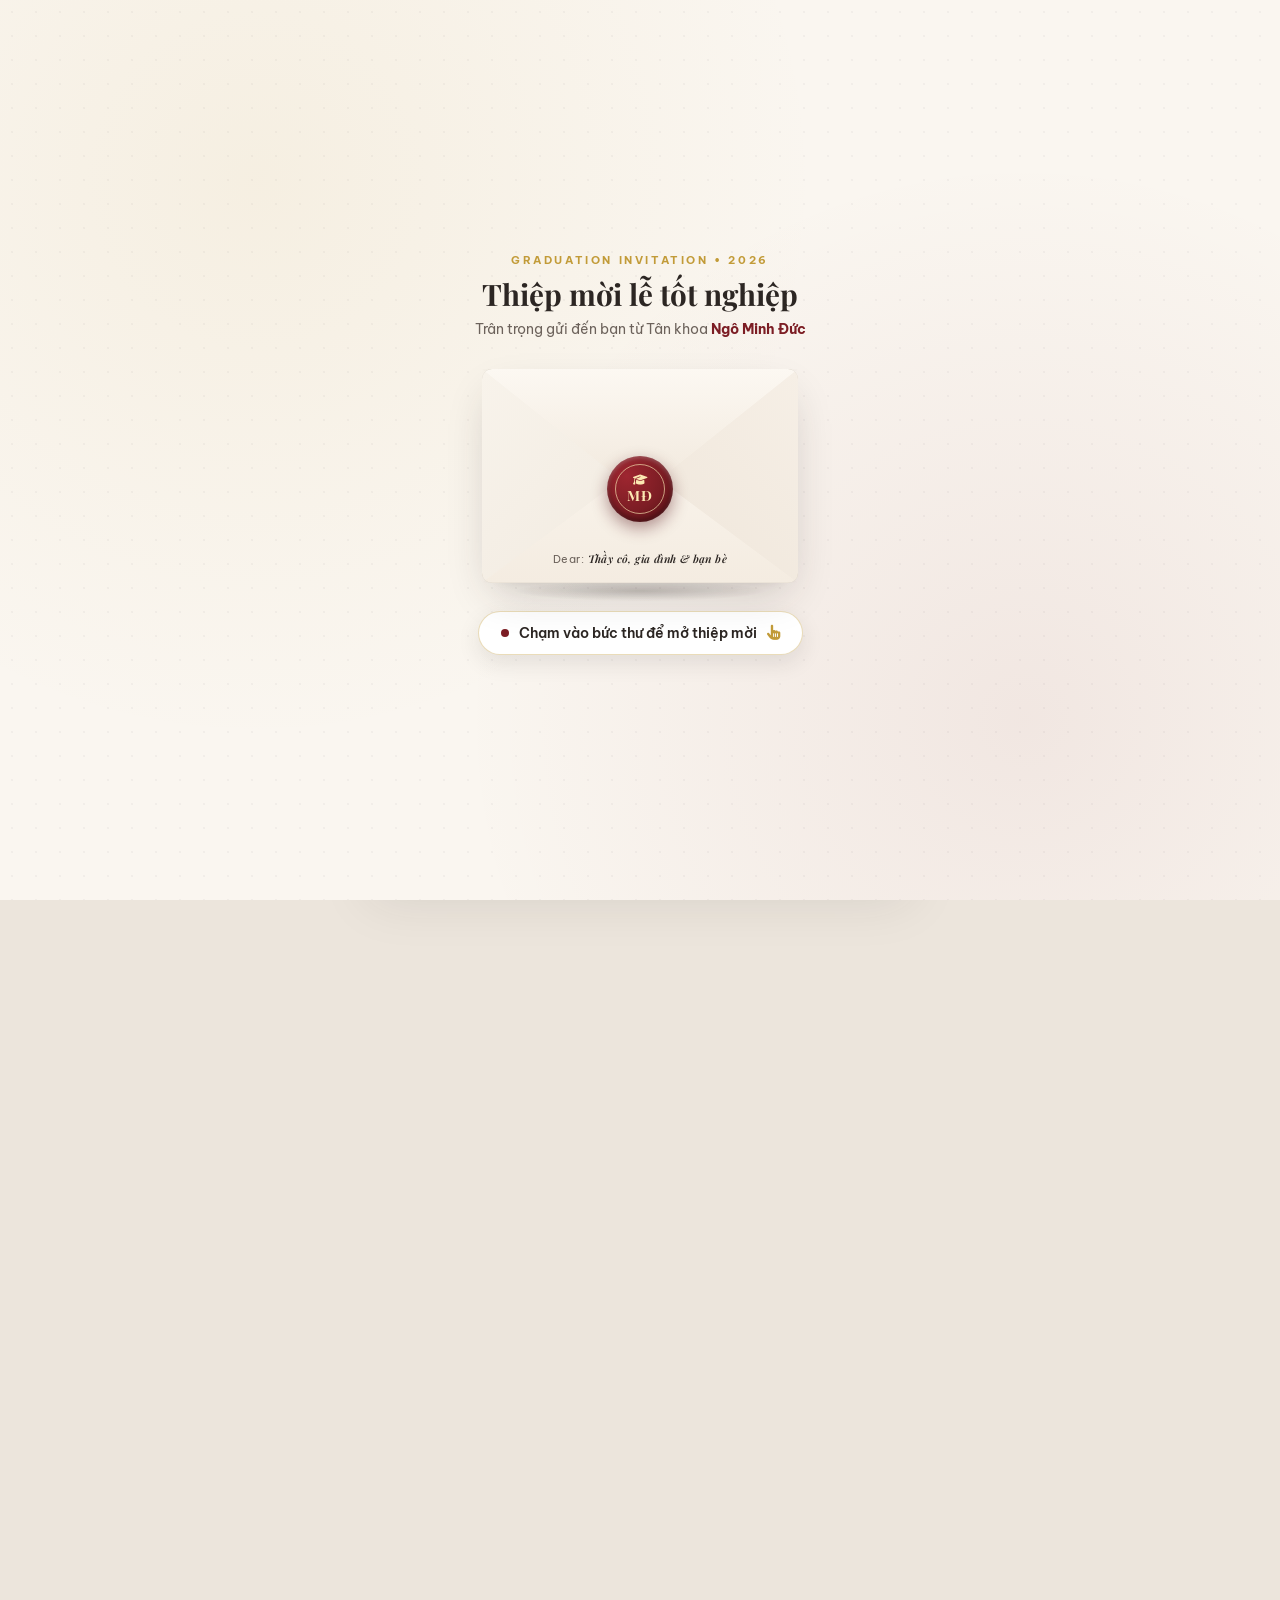
==== index.html @ 531d3eee "Cap nhat thumbnail buc thu phong bi sang trong cho link preview Zalo va Messenger" ====
<!DOCTYPE html>
<html lang="vi">
<head>
  <meta charset="UTF-8">
  <meta name="viewport" content="width=device-width, initial-scale=1.0, maximum-scale=5.0">
  <title>Thiệp mời lễ tốt nghiệp - Ngô Minh Đức</title>

  <!-- Meta SEO & Khung xem trước liên kết (OpenGraph cho Zalo, Messenger, Facebook, iMessage) -->
  <meta name="description" content="Bốn năm thanh xuân khép lại trong một khoảnh khắc chuyển tua. Trân trọng kính mời Thầy Cô, Gia đình & Bạn bè đến chung vui cùng Tân khoa Ngô Minh Đức tại Đại học HUTECH.">
  <meta name="author" content="Ngô Minh Đức">
  
  <!-- ================================================================================== -->
  <!-- CẤU HÌNH HIỂN THỊ KHUNG XEM TRƯỚC (LINK PREVIEW) TRÊN ZALO, MESSENGER, FACEBOOK:    -->
  <!-- Khi gửi link thiệp lên Zalo/Messenger, hệ thống sẽ tự động hiện khung đẹp như mẫu. -->
  <!-- ================================================================================== -->
  <link rel="canonical" href="https://ngominhduc0203.github.io/thiepmoi-totnghiep/">
  <meta property="og:type" content="website">
  <meta property="og:url" content="https://ngominhduc0203.github.io/thiepmoi-totnghiep/">
  <!-- Dòng 1: Tiêu đề in đậm -->
  <meta property="og:title" content="Graduation Ceremony Ngô Minh Đức | Thiệp mời lễ tốt nghiệp">
  <!-- Dòng 2: Nội dung mô tả ngắn gọn, ý nghĩa -->
  <meta property="og:description" content="Bốn năm thanh xuân khép lại trong một khoảnh khắc chuyển tua. Trân trọng kính mời bạn đến chung vui cùng Minh Đức!">
  <!-- Dòng 3: Tên hiển thị nguồn website -->
  <meta property="og:site_name" content="Thiệp mời lễ tốt nghiệp • Minh Đức K22">
  <!-- Ảnh banner đại diện bức thư tỉ lệ chuẩn 1200x630 hiển thị rộng ngang cân đối (không bị hẹp 1 bên) -->
  <meta property="og:image" content="https://ngominhduc0203.github.io/thiepmoi-totnghiep/images/buc-thu-banner.jpg?v=2026112605">
  <meta property="og:image:secure_url" content="https://ngominhduc0203.github.io/thiepmoi-totnghiep/images/buc-thu-banner.jpg?v=2026112605">
  <meta property="og:image:type" content="image/jpeg">
  <meta property="og:image:width" content="1200">
  <meta property="og:image:height" content="630">
  <meta property="og:image:alt" content="Bức thư mời lễ tốt nghiệp - Tân khoa Ngô Minh Đức">

  <!-- Thẻ hỗ trợ Twitter / Telegram / iMessage -->
  <meta name="twitter:card" content="summary_large_image">
  <meta name="twitter:url" content="https://ngominhduc0203.github.io/thiepmoi-totnghiep/">
  <meta name="twitter:title" content="Graduation Ceremony Ngô Minh Đức | Thiệp mời lễ tốt nghiệp">
  <meta name="twitter:description" content="Bốn năm thanh xuân khép lại trong một khoảnh khắc chuyển tua. Trân trọng kính mời bạn đến chung vui cùng Minh Đức!">
  <meta name="twitter:image" content="https://ngominhduc0203.github.io/thiepmoi-totnghiep/images/buc-thu-banner.jpg?v=2026112605">

  <!-- Favicon -->
  <link rel="icon" href="data:image/svg+xml,<svg xmlns=%22http://www.w3.org/2000/svg%22 viewBox=%220 0 100 100%22><text y=%22.9em%22 font-size=%2290%22>🎓</text></svg>">

  <!-- Google Fonts: Be Vietnam Pro + Playfair Display + Cormorant Garamond + Caveat -->
  <link rel="preconnect" href="https://fonts.googleapis.com">
  <link rel="preconnect" href="https://fonts.gstatic.com" crossorigin>
  <link href="https://fonts.googleapis.com/css2?family=Be+Vietnam+Pro:ital,wght@0,300;0,400;0,500;0,600;0,700;1,400&family=Caveat:wght@500;600;700&family=Cormorant+Garamond:ital,wght@0,400;0,600;0,700;1,400;1,600&family=Playfair+Display:ital,wght@0,400;0,600;0,700;1,400&display=swap" rel="stylesheet">

  <!-- Font Awesome 6 Icons -->
  <link rel="stylesheet" href="https://cdnjs.cloudflare.com/ajax/libs/font-awesome/6.5.1/css/all.min.css">

  <!-- Custom Stylesheet (v=2026112604 để tránh cache CSS cũ) -->
  <link rel="stylesheet" href="css/style.css?v=2026112604">
</head>
<body class="envelope-locked">

  <!-- Thẻ Nhạc Nền Phát Khi Mở Thiệp Mời -->
  <audio id="bgAudio" src="./audio/nhac-nen.mp3" preload="auto" loop playsinline></audio>

  <!-- Nút Điều Khiển Bật / Tắt Nhạc Nền (Floating Music Button) -->
  <button type="button" id="audioControl" class="audio-control-btn" aria-label="Bật/Tắt nhạc nền" title="Bật / Tắt nhạc nền">
    <div class="music-disc-body">
      <span class="music-disc-icon">
        <i class="fa-solid fa-music"></i>
      </span>
    </div>
    <span class="music-wave-note note-1">♪</span>
    <span class="music-wave-note note-2">♫</span>
  </button>

  <!-- ======================================================== -->
  <!-- MÀN HÌNH PHONG BÌ BỨC THƯ CHỜ MỞ THIỆP (ENVELOPE INTRO)  -->
  <!-- Khách bấm vào phong bì sẽ mở nắp & hiện ra thiệp mời     -->
  <!-- ======================================================== -->
  <div id="envelopeOverlay" class="envelope-overlay" role="dialog" aria-modal="true" aria-label="Bấm để mở thiệp mời tốt nghiệp">
    <div class="envelope-stage">
      
      <!-- Tiêu đề nhỏ phía trên bức thư -->
      <div class="envelope-top-caption">
        <span class="envelope-kicker">GRADUATION INVITATION • 2026</span>
        <h2 class="envelope-heading">Thiệp mời lễ tốt nghiệp</h2>
        <p class="envelope-subheading">Trân trọng gửi đến bạn từ Tân khoa <strong>Ngô Minh Đức</strong></p>
      </div>

      <!-- Khối Bức Thư 3D (Interactive Envelope) -->
      <div id="envelopeCard" class="envelope-wrapper" tabindex="0" role="button" aria-label="Bấm vào bức thư để mở thiệp mời">
        <div class="envelope-shadow"></div>

        <div class="envelope-body">
          <!-- Mặt trong nền phong bì -->
          <div class="envelope-back"></div>

          <!-- Tấm thiệp bên trong nhú nhẹ lên khi mở nắp -->
          <div class="envelope-inner-card">
            <div class="inner-card-border">
              <img src="./images/logo-hutech.png" alt="Logo HUTECH" class="inner-card-logo">
              <span class="inner-card-tag">HUTECH UNIVERSITY • K22</span>
              <p class="inner-card-cursive">Minh Đức's</p>
              <p class="inner-card-title">GRADUATION</p>
              <p class="inner-card-date">19 . 12 . 2026</p>
            </div>
          </div>

          <!-- Nếp gấp 2 bên và mặt trước dưới phong bì -->
          <div class="envelope-pocket-left"></div>
          <div class="envelope-pocket-right"></div>
          <div class="envelope-pocket-bottom">
            <span class="envelope-pocket-to">Dear: <em>Thầy cô, gia đình &amp; bạn bè</em></span>
          </div>

          <!-- Nắp phong bì (Lật mở 3D lên trên) -->
          <div class="envelope-flap"></div>

          <!-- Con dấu sáp đỏ đô ở chính giữa (Wax Seal) -->
          <div class="wax-seal-btn" aria-hidden="true">
            <div class="wax-seal-ring">
              <span class="wax-seal-icon"><i class="fa-solid fa-graduation-cap"></i></span>
              <span class="wax-seal-text">MĐ</span>
            </div>
          </div>
        </div>
      </div>

      <!-- Hướng dẫn bấm mở -->
      <button type="button" id="openEnvelopeBtn" class="envelope-open-prompt">
        <span class="prompt-pulse-dot"></span>
        <span>Chạm vào bức thư để mở thiệp mời</span>
        <i class="fa-solid fa-hand-pointer prompt-hand-icon"></i>
      </button>

    </div>
  </div>

  <!-- Mobile Wrapper Container -->
  <div class="invitation-container">

    <!-- ======================================================== -->
    <!-- PHẦN 1: THIỆP MỜI CHÍNH VỚI BĂNG RÔN PHỦ XUỐNG (HERO)   -->
    <!-- Thiết kế theo mẫu tham khảo: Băng rôn thả dọc bên phải   -->
    <!-- ======================================================== -->
    <header class="formal-card-section" id="hero">
      
      <!-- KHUNG VIỀN HOA VĂN GÓC VÀNG KIM CỔ ĐIỂN (THEO ẢNH MẪU) -->
      <div class="card-ornate-frame" aria-hidden="true">
        <svg width="0" height="0" style="position:absolute;overflow:hidden;">
          <defs>
            <symbol id="gold-corner-flourish" viewBox="0 0 80 80">
              <path d="M5 62 C5 44 4 20 6 7 C20 5 44 5 62 5" stroke="#CFA355" stroke-width="1.6" stroke-linecap="round" fill="none"/>
              <path d="M11 50 L11 11 L50 11" stroke="#CFA355" stroke-width="0.9" stroke-opacity="0.65" fill="none"/>
              <path d="M11 11 C18 13 24 19 26 26 C19 24 13 18 11 11 Z" fill="#CFA355" fill-opacity="0.82"/>
              <path d="M6 25 C12 24 16 29 14 35 C12 39 7 38 9 32" stroke="#CFA355" stroke-width="1.35" stroke-linecap="round" fill="none"/>
              <path d="M6 42 C11 44 13 49 9 53" stroke="#CFA355" stroke-width="1.2" stroke-linecap="round" fill="none"/>
              <circle cx="9.5" cy="59" r="1.6" fill="#CFA355"/>
              <path d="M25 6 C24 12 29 16 35 14 C39 12 38 7 32 9" stroke="#CFA355" stroke-width="1.35" stroke-linecap="round" fill="none"/>
              <path d="M42 6 C44 11 49 13 53 9" stroke="#CFA355" stroke-width="1.2" stroke-linecap="round" fill="none"/>
              <circle cx="59" cy="9.5" r="1.6" fill="#CFA355"/>
              <path d="M21 15 C27 15 31 18 31 23" stroke="#CFA355" stroke-width="1" stroke-linecap="round" fill="none"/>
              <path d="M15 21 C15 27 18 31 23 31" stroke="#CFA355" stroke-width="1" stroke-linecap="round" fill="none"/>
            </symbol>
            <symbol id="gold-sparkle-star" viewBox="0 0 60 60">
              <line x1="30" y1="2" x2="30" y2="58" stroke="#D9B166" stroke-width="0.8" stroke-opacity="0.45"/>
              <line x1="2" y1="30" x2="58" y2="30" stroke="#D9B166" stroke-width="0.8" stroke-opacity="0.45"/>
              <path d="M30 20 Q31.5 28.5 40 30 Q31.5 31.5 30 40 Q28.5 31.5 20 30 Q28.5 28.5 30 20 Z" fill="#D9B166" fill-opacity="0.72"/>
            </symbol>
          </defs>
        </svg>

        <div class="frame-border-inner"></div>
        <svg class="corner-flourish corner-tl" viewBox="0 0 80 80"><use href="#gold-corner-flourish"/></svg>
        <svg class="corner-flourish corner-tr" viewBox="0 0 80 80"><use href="#gold-corner-flourish"/></svg>
        <svg class="corner-flourish corner-bl" viewBox="0 0 80 80"><use href="#gold-corner-flourish"/></svg>
        <svg class="corner-flourish corner-br" viewBox="0 0 80 80"><use href="#gold-corner-flourish"/></svg>
        <svg class="frame-sparkle sparkle-left" viewBox="0 0 60 60"><use href="#gold-sparkle-star"/></svg>
        <svg class="frame-sparkle sparkle-bottom" viewBox="0 0 60 60"><use href="#gold-sparkle-star"/></svg>
      </div>

      <!-- DẢI BĂNG RÔN PHỦ DỌC XUỐNG BÊN PHẢI (NHƯ ẢNH MẪU) -->
      <aside class="hanging-sash reveal" aria-label="Dải băng tốt nghiệp K22 - Ngô Minh Đức">
        <div class="hanging-sash-ribbon">
          <!-- Biểu tượng ngôi sao ✦ -->
          <div class="sash-top-star">✦</div>
          
          <!-- Huy hiệu HUTECH trên dải băng -->
          <div class="sash-seal">
            <i class="fa-solid fa-graduation-cap"></i>
          </div>
          <span class="sash-school-label">HUTECH</span>

          <!-- Chữ dọc: TÊN TÂN KHOA NGÔ MINH ĐỨC -->
          <div class="sash-vertical-names-wrap">
            <span class="sash-name-vertical">NGÔ MINH ĐỨC</span>
          </div>

          <!-- Chữ dọc nhỏ: Ngành học -->
          <div class="sash-degree-wrap">
            <span class="sash-degree-vertical">Bachelor's Degree in IT • K22</span>
          </div>

          <!-- Nơ/Họa tiết ở đuôi chữ V -->
          <div class="sash-bottom-bow">
            <i class="fa-solid fa-ribbon"></i>
          </div>
        </div>
      </aside>

      <!-- NỘI DUNG TẤM THIỆP PHÍA BÊN TRÁI -->
      <div class="formal-card-content">
        <!-- Logo & Tên Trường -->
        <div class="school-header reveal">
          <!-- Logo HUTECH chính thức do bạn cung cấp -->
          <img src="./images/logo-hutech.png" alt="Logo Đại học HUTECH" class="school-logo-img">
          <div class="school-title-text">
            <h2 class="school-vn">TRƯỜNG ĐẠI HỌC CÔNG NGHỆ TP.HCM</h2>
            <p class="school-en">HUTECH UNIVERSITY</p>
          </div>
        </div>

        <!-- Lời gửi trân trọng -->
        <div class="card-salutation reveal reveal-delay-1">
          <span class="dear-label">Dear</span>
          <span class="recipients-name">Thầy cô, gia đình, bạn bè</span>
          <div class="dashed-line"></div>
        </div>

        <p class="invite-subtext reveal reveal-delay-1">Thân mời bạn đến dự</p>

        <!-- Tiêu đề Lễ tốt nghiệp (Graduation Ceremony) -->
        <div class="ceremony-headline reveal reveal-delay-2">
          <span class="cursive-name">Minh Đức's</span>
          <h1 class="bold-ceremony-title">GRADUATION</h1>
          <p class="ceremony-year">Ceremony 2026</p>
        </div>

        <!-- Khung thời gian & địa điểm (Theo đúng bố cục ảnh mẫu) -->
        <div class="ceremony-details-box">
          <div class="detail-block reveal reveal-delay-3">
            <span class="block-tag">VÀO LÚC</span>
            <p class="block-main time-range">08:30 SÁNG</p>
            <p class="block-sub day-name">THỨ BẢY</p>
            <p class="block-date">19.12.2026</p>
          </div>

          <div class="detail-block reveal reveal-delay-4">
            <span class="block-tag">TẠI</span>
            <p class="block-main venue-name">KHU E — ĐẠI HỌC HUTECH</p>
            <p class="block-address">10/80c Song Hành Xa Lộ Hà Nội, Tăng Nhơn Phú, TP. Hồ Chí Minh</p>
          </div>
        </div>

        <!-- Lời nhắn chân thành -->
        <p class="invitation-card-note reveal reveal-delay-5">
          "Sự hiện diện và những lời chúc tốt đẹp của bạn sẽ làm cho ngày này trở nên đáng nhớ hơn bao giờ hết!"
        </p>
      </div>
    </header>


    <!-- ======================================================== -->
    <!-- PHẦN 2: ẢNH CHÂN DUNG TỐT NGHIỆP THEO KHUNG MẪU POLAROID -->
    <!-- ======================================================== -->
    <section class="portrait-showcase-section" id="portrait-section">
      
      <!-- Khung ảnh Polaroid cao cấp theo mẫu tham khảo -->
      <div class="polaroid-vintage-container reveal">
        <!-- Băng dính Washi Tape góc trên bên phải -->
        <div class="washi-tape-strip tape-top-right"></div>
        <!-- Băng dính Washi Tape góc dưới bên trái -->
        <div class="washi-tape-strip tape-bottom-left"></div>

        <!-- Trái tim vẽ tay góc dưới bên trái -->
        <div class="doodle-heart-left">
          <svg viewBox="0 0 24 24" width="24" height="24" fill="none" stroke="#2C2623" stroke-width="1.8" stroke-linecap="round" stroke-linejoin="round">
            <path d="M20.84 4.61a5.5 5.5 0 0 0-7.78 0L12 5.67l-1.06-1.06a5.5 5.5 0 0 0-7.78 7.78l1.06 1.06L12 21.23l7.78-7.78 1.06-1.06a5.5 5.5 0 0 0 0-7.78z"></path>
          </svg>
        </div>

        <div class="polaroid-card-vintage">
          <!-- Dòng chữ dọc bên lề trái -->
          <div class="polaroid-left-sidebar">
            <span class="polaroid-vertical-caption">YOU'RE INVITED TO CELEBRATE A MILESTONE WORTH REMEMBERING.</span>
          </div>

          <!-- Khung ảnh chân dung chính -->
          <div class="polaroid-photo-inner">
            <img src="./images/chan-dung.jpg" alt="Chân dung Tân khoa Ngô Minh Đức" class="polaroid-vintage-img" loading="eager">
          </div>

          <!-- Chữ viết tay & Con dấu bưu điện ở lề dưới -->
          <div class="polaroid-bottom-bar">
            <div class="handwritten-wishes">
              <span class="handwritten-line-1">new chapter,</span>
              <span class="handwritten-line-2">new adventures <span class="caption-heart">♡</span></span>
              <span class="handwritten-sub">Tân khoa Ngô Minh Đức • K22 HUTECH</span>
            </div>

            <!-- Con dấu bưu điện tròn (The Next Chapter Awaits • 2026) -->
            <div class="graduation-postal-stamp" aria-label="Con dấu tốt nghiệp 2026">
              <svg viewBox="0 0 100 100" class="postal-stamp-svg">
                <!-- Vòng tròn ngoài nét đứt và vòng trong nét liền -->
                <circle cx="50" cy="50" r="47" fill="none" stroke="#2C2623" stroke-width="1.5" stroke-dasharray="3 2"/>
                <circle cx="50" cy="50" r="41.5" fill="none" stroke="#2C2623" stroke-width="1.1"/>
                
                <!-- Chữ uốn cong: THE NEXT CHAPTER -->
                <path id="stampTextTop" d="M 16,50 A 34,34 0 1,1 84,50" fill="none"/>
                <text font-size="7.5" font-family="'Be Vietnam Pro', sans-serif" font-weight="700" letter-spacing="1.4" fill="#2C2623">
                  <textPath href="#stampTextTop" startOffset="50%" text-anchor="middle">
                    THE NEXT CHAPTER
                  </textPath>
                </text>

                <!-- Chữ uốn cong: AWAITS -->
                <path id="stampTextBottom" d="M 84,50 A 34,34 0 0,1 16,50" fill="none"/>
                <text font-size="7.8" font-family="'Be Vietnam Pro', sans-serif" font-weight="700" letter-spacing="2" fill="#2C2623">
                  <textPath href="#stampTextBottom" startOffset="50%" text-anchor="middle">
                    AWAITS
                  </textPath>
                </text>

                <!-- Hai vạch ngang & class of 2026 -->
                <line x1="24" y1="40" x2="76" y2="40" stroke="#2C2623" stroke-width="0.9"/>
                <text x="50" y="37" text-anchor="middle" font-size="6.5" font-family="'Playfair Display', serif" font-style="italic" fill="#2C2623">class of</text>
                <text x="50" y="58" text-anchor="middle" font-size="17" font-family="'Playfair Display', serif" font-weight="700" letter-spacing="1" fill="#2C2623">2026</text>
                <line x1="24" y1="63" x2="76" y2="63" stroke="#2C2623" stroke-width="0.9"/>
                
                <!-- Ngôi sao nhỏ hai bên -->
                <text x="20" y="53" font-size="6" fill="#2C2623">★</text>
                <text x="76" y="53" font-size="6" fill="#2C2623">★</text>
              </svg>
            </div>
          </div>
        </div>
      </div>

      <!-- Lời ngỏ chân thành -->
      <div class="invitation-letter reveal">
        <div class="letter-stamp reveal">
          <i class="fa-solid fa-envelope-open-text"></i>
        </div>
        <p class="section-badge reveal reveal-delay-1">THƯ MỜI</p>
        <h3 class="section-title reveal reveal-delay-1">Lời ngỏ chân thành</h3>
        <div class="divider-ornament reveal reveal-delay-2">
          <span></span><i class="fa-solid fa-feather-pointed"></i><span></span>
        </div>
        <div class="letter-content">
          <p class="reveal">
            Lời đầu tiên, con/mình xin gửi lời tri ân sâu sắc nhất đến Ba Mẹ, gia đình, quý Thầy Cô cùng những người bạn tuyệt vời đã luôn đồng hành, chở che và tiếp thêm động lực cho con/mình trong suốt 4 năm đại học.
          </p>
          <p class="reveal reveal-delay-1">
            Ngày lễ tốt nghiệp này là một dấu mốc vô cùng ý nghĩa — khép lại những năm tháng thanh xuân nỗ lực trên giảng đường để mở ra một chương mới của tương lai.
          </p>
          <p class="highlight-invitation reveal reveal-delay-2">
            Sự hiện diện, nụ cười và lời chúc mừng của mọi người chính là món quà quý giá và niềm hạnh phúc to lớn nhất đối với Đức trong ngày trọng đại này!
          </p>
        </div>
      </div>

      <!-- ============================================== -->
      <!-- KHUÔN HÌNH THỜI GIAN & LỊCH KỶ NIỆM (CALENDAR) -->
      <!-- Có đường kẻ đứt khúc kiểu cuống vé trên & dưới -->
      <!-- ============================================== -->
      <div class="ceremony-calendar-widget reveal">
        
        <!-- Đường kẻ đứt khúc & rãnh khuyết hai bên ở phía trên -->
        <div class="ticket-perforation ticket-perforation-top" aria-hidden="true">
          <span class="ticket-notch notch-left"></span>
          <span class="ticket-dashed-line"></span>
          <span class="ticket-notch notch-right"></span>
        </div>

        <div class="calendar-ticket-body">
          <!-- Thanh Time to Fly phía trên -->
          <div class="calendar-flight-banner reveal">
            <div class="flight-banner-left">
              <span class="flight-icon"><i class="fa-solid fa-plane-departure"></i></span>
              <div class="flight-banner-divider"></div>
              <div class="flight-banner-text">
                <span class="flight-title">TIME TO FLY</span>
                <span class="flight-subtitle">TOWARDS MY FUTURE</span>
              </div>
            </div>
            <div class="flight-banner-right">
              <span class="flight-symbol heart-symbol"><i class="fa-regular fa-heart"></i></span>
              <span class="flight-symbol star-symbol"><i class="fa-regular fa-star"></i></span>
            </div>
          </div>

          <!-- Cột hiển thị Ngày & Giờ với biểu tượng tròn -->
          <div class="event-time-showcase">
            <!-- Cột Ngày -->
            <div class="time-showcase-col reveal reveal-delay-1">
              <div class="time-col-icon-circle">
                <i class="fa-regular fa-calendar-check"></i>
              </div>
              <span class="time-col-tag">NGÀY</span>
              <p class="time-col-day">Thứ Bảy</p>
              <p class="time-col-date">19.12.2026</p>
            </div>

            <!-- Cột Giờ -->
            <div class="time-showcase-col reveal reveal-delay-2">
              <div class="time-col-icon-circle">
                <i class="fa-regular fa-clock"></i>
              </div>
              <span class="time-col-tag">GIỜ</span>
              <p class="time-col-day">Buổi Sáng</p>
              <p class="time-col-date">08:30</p>
            </div>
          </div>

          <!-- Tờ Lịch Tháng 12 / 2026 -->
          <div class="month-calendar-sheet reveal reveal-delay-2">
            <div class="month-sheet-header">
              <h4 class="month-title">Tháng 12 / 2026</h4>
            </div>
            <div class="month-sheet-divider"></div>

            <!-- Hàng Thứ (T2 đến CN) -->
            <div class="calendar-grid-weekdays">
              <span>T2</span>
              <span>T3</span>
              <span>T4</span>
              <span>T5</span>
              <span>T6</span>
              <span>T7</span>
              <span>CN</span>
            </div>

            <!-- Lưới các ngày trong tháng 12/2026 (Ngày 1 là Thứ Ba) -->
            <div class="calendar-grid-days">
              <!-- Tuần 1: Ngày 1 rơi vào Thứ Ba -->
              <span class="cal-day cal-empty"></span>
              <span class="cal-day">1</span>
              <span class="cal-day">2</span>
              <span class="cal-day">3</span>
              <span class="cal-day">4</span>
              <span class="cal-day">5</span>
              <span class="cal-day">6</span>

              <!-- Tuần 2 -->
              <span class="cal-day">7</span>
              <span class="cal-day">8</span>
              <span class="cal-day">9</span>
              <span class="cal-day">10</span>
              <span class="cal-day">11</span>
              <span class="cal-day">12</span>
              <span class="cal-day">13</span>

              <!-- Tuần 3: Ngày 19 Thứ Bảy có Trái Tim đánh dấu -->
              <span class="cal-day">14</span>
              <span class="cal-day">15</span>
              <span class="cal-day">16</span>
              <span class="cal-day">17</span>
              <span class="cal-day">18</span>
              <span class="cal-day cal-special-day" title="Ngày Lễ Tốt Nghiệp 19/12/2026">
                <span class="cal-heart-badge">
                  <svg viewBox="0 0 32 32" class="cal-heart-svg">
                    <path d="M16 28.5 C16 28.5 2.5 19.5 2.5 10.5 A 7 7 0 0 1 16 7 A 7 7 0 0 1 29.5 10.5 C 29.5 19.5 16 28.5 16 28.5 Z"/>
                  </svg>
                  <span class="cal-heart-text">19</span>
                </span>
              </span>
              <span class="cal-day">20</span>

              <!-- Tuần 4 -->
              <span class="cal-day">21</span>
              <span class="cal-day">22</span>
              <span class="cal-day">23</span>
              <span class="cal-day">24</span>
              <span class="cal-day">25</span>
              <span class="cal-day">26</span>
              <span class="cal-day">27</span>

              <!-- Tuần 5 -->
              <span class="cal-day">28</span>
              <span class="cal-day">29</span>
              <span class="cal-day">30</span>
              <span class="cal-day">31</span>
              <span class="cal-day cal-empty"></span>
              <span class="cal-day cal-empty"></span>
              <span class="cal-day cal-empty"></span>
            </div>
          </div>
        </div>

        <!-- Đường kẻ đứt khúc & rãnh khuyết hai bên ở phía dưới -->
        <div class="ticket-perforation ticket-perforation-bottom" aria-hidden="true">
          <span class="ticket-notch notch-left"></span>
          <span class="ticket-dashed-line"></span>
          <span class="ticket-notch notch-right"></span>
        </div>

      </div>
    </section>

    <!-- ============================================== -->
    <!-- PHẦN 3: SỔ LƯU BÚT (GUESTBOOK)                -->
    <!-- ============================================== -->
    <section class="guestbook-section" id="guestbook">
      <div class="guestbook-header reveal">
        <p class="section-badge">GUESTBOOK</p>
        <h3 class="section-title">Sổ lưu bút</h3>
        <div class="divider-ornament">
          <span></span><i class="fa-solid fa-pen-nib"></i><span></span>
        </div>
        <p class="guestbook-desc">
          Hãy để lại những dòng nhắn nhủ, lời chúc yêu thương để tiếp thêm năng lượng cho hành trình mới của Minh Đức nhé!
        </p>
      </div>

      <!-- Thẻ Form gửi lời chúc -->
      <div class="guestbook-card reveal">
        <form id="wishForm" class="wish-form">
          <!-- Ô nhập tên -->
          <div class="form-group reveal">
            <label for="senderName" class="form-label">
              <i class="fa-regular fa-user"></i> Tên của bạn <span class="required">*</span>
            </label>
            <input 
              type="text" 
              id="senderName" 
              name="name" 
              class="form-input" 
              placeholder="Ví dụ: Hoàng Long, Bạn cùng bàn, Chị Mai..." 
              required 
              maxlength="100"
              autocomplete="name"
            >
          </div>

          <!-- Ô nhập lời chúc -->
          <div class="form-group reveal reveal-delay-1">
            <div class="label-with-action">
              <label for="wishMessage" class="form-label">
                <i class="fa-regular fa-comment-dots"></i> Lời chúc của bạn <span class="required">*</span>
              </label>
              <!-- Nút gợi ý lời chúc nhanh (icon bóng đèn) -->
              <button type="button" id="quickWishBtn" class="btn-quick-suggestion" title="Xem gợi ý lời chúc hay">
                <i class="fa-regular fa-lightbulb"></i>
                <span>Gợi ý lời chúc</span>
              </button>
            </div>

            <div class="textarea-wrapper">
              <textarea 
                id="wishMessage" 
                name="message" 
                class="form-textarea" 
                placeholder="Gửi gắm những lời chúc ý nghĩa, lời động viên hoặc kỷ niệm của bạn tới Đức tại đây..." 
                required 
                maxlength="500"
                rows="4"
              ></textarea>
              <!-- Bộ đếm ký tự 0/500 -->
              <div class="char-counter">
                <span id="charCount">0</span>/500
              </div>
            </div>
          </div>

          <!-- Nút Gửi lời chúc -->
          <button type="submit" id="submitWishBtn" class="btn btn-submit reveal reveal-delay-2">
            <i class="fa-solid fa-paper-plane"></i>
            <span class="btn-text">Gửi lời chúc</span>
          </button>
        </form>

        <!-- Thông báo trạng thái gửi -->
        <div id="formAlert" class="form-alert" style="display: none;"></div>
      </div>

      <!-- Modal Gợi ý lời chúc nhanh -->
      <div id="quickWishModal" class="quick-wish-modal">
        <div class="modal-backdrop" id="modalBackdrop"></div>
        <div class="modal-dialog">
          <div class="modal-header">
            <h4><i class="fa-solid fa-lightbulb"></i> Gợi ý lời chúc tốt nghiệp</h4>
            <button type="button" class="btn-close-modal" id="closeModalBtn" aria-label="Đóng">&times;</button>
          </div>
          <div class="modal-body">
            <p class="modal-intro">Bấm vào lời chúc bên dưới để chèn nhanh vào ô nhập:</p>
            <div class="suggestions-list">
              <button type="button" class="suggestion-item">
                🎓 Chúc mừng Minh Đức đã xuất sắc cán đích 4 năm đại học! Chúc bạn sự nghiệp thăng hoa, tự tin chinh phục mọi ước mơ phía trước!
              </button>
              <button type="button" class="suggestion-item">
                ✨ Mừng ngày tân khoa! Chúc bạn bước sang chặng đường mới luôn tràn đầy nhiệt huyết, gặt hái thật nhiều thành công và may mắn!
              </button>
              <button type="button" class="suggestion-item">
                🎉 Cột mốc tuyệt vời! Tự hào về Đức rất nhiều. Chúc người bạn của tui sớm thành công và luôn vững bước trên con đường đã chọn nhé!
              </button>
              <button type="button" class="suggestion-item">
                🚀 Chúc mừng tân kỹ sư/cử nhân tài năng! Chúc công việc thuận lợi, lương thưởng rủng rỉnh và luôn giữ mãi nụ cười rạng rỡ này!
              </button>
              <button type="button" class="suggestion-item">
                🍀 4 năm thanh xuân rực rỡ đã khép lại thật trọn vẹn. Chúc Đức chân cứng đá mềm, mở ra tương lai rạng ngời và hạnh phúc!
              </button>
              <button type="button" class="suggestion-item">
                ❤️ Chúc mừng tân khoa K22 HUTECH! Luôn tự tin vào chính mình và không ngừng tỏa sáng nhé!
              </button>
            </div>
          </div>
        </div>
      </div>
    </section>

    <!-- ============================================== -->
    <!-- PHẦN: BẢN ĐỒ GOOGLE MAPS DẪN ĐƯỜNG             -->
    <!-- ============================================== -->
    <section class="map-section" id="location-map">
      <div class="map-card reveal">
        <div class="map-card-header reveal">
          <div class="map-icon-badge">
            <i class="fa-solid fa-map-location-dot"></i>
          </div>
          <div class="map-header-text">
            <span class="map-badge-tag">BẢN ĐỒ ĐỊA ĐIỂM</span>
            <h3 class="map-card-title">Chỉ đường đến buổi lễ</h3>
          </div>
        </div>

        <div class="map-location-info reveal reveal-delay-1">
          <p class="map-venue-name">Đại học HUTECH Khu E</p>
          <p class="map-venue-address">
            <i class="fa-solid fa-location-dot"></i>
            10/80c Song Hành Xa Lộ Hà Nội, Tăng Nhơn Phú, Hồ Chí Minh, Việt Nam
          </p>
        </div>

        <!-- Khung nhúng Google Maps trực tiếp -->
        <div class="map-embed-wrapper reveal reveal-delay-1">
          <iframe 
            src="https://maps.google.com/maps?q=%C4%90%E1%BA%A1i+H%E1%BB%8Dc+Hutech+Khu+E,+10/80c+Song+H%C3%A0nh+Xa+L%E1%BB%99+H%C3%A0+N%E1%BB%99i,+T%C4%83ng+Nh%C6%A1n+Ph%C3%BA,+H%E1%BB%93+Ch%C3%AD+Minh&t=&z=16&ie=UTF8&iwloc=&output=embed" 
            width="100%" 
            height="260" 
            style="border:0;" 
            allowfullscreen="" 
            loading="lazy" 
            referrerpolicy="no-referrer-when-downgrade"
            title="Bản đồ vị trí Đại học HUTECH Khu E">
          </iframe>
        </div>

        <!-- Nút mở chỉ đường trên ứng dụng Google Maps -->
        <div class="map-actions reveal reveal-delay-2">
          <a href="https://www.google.com/maps/dir/?api=1&destination=%C4%90%E1%BA%A1i+H%E1%BB%8Dc+Hutech+Khu+E,+10/80c+Song+H%C3%A0nh+Xa+L%E1%BB%99+H%C3%A0+N%E1%BB%99i,+T%C4%83ng+Nh%C6%A1n+Ph%C3%BA,+H%E1%BB%93+Ch%C3%AD+Minh" target="_blank" rel="noopener noreferrer" class="btn btn-primary btn-open-map">
            <i class="fa-solid fa-diamond-turn-right"></i>
            <span>Chỉ đường Google Maps</span>
          </a>
        </div>
      </div>
    </section>


    <!-- ============================================== -->
    <!-- PHẦN 4: CHÂN TRANG (FOOTER)                   -->
    <!-- ============================================== -->
    <footer class="footer-section" id="footer">
      <div class="footer-card reveal">
        <!-- Trích dẫn từ dải băng -->
        <div class="footer-quote-wrap reveal">
          <i class="fa-solid fa-quote-left quote-icon"></i>
          <p class="footer-quote">
            "Cảm ơn Ba Mẹ đã dành cả thanh xuân để đổi lấy tương lai cho con"
          </p>
          <span class="quote-signature">— Dải băng tốt nghiệp K22 —</span>
        </div>

        <div class="footer-message reveal reveal-delay-1">
          <p>
            Chân thành cảm ơn sự hiện diện và những tình cảm ấm áp mà quý Thầy Cô, gia đình và bạn bè đã dành cho Đức!
          </p>
        </div>

        <!-- Thông tin liên hệ nhanh -->
        <div class="quick-contact reveal reveal-delay-1">
          <span class="contact-title">KẾT NỐI VỚI ĐỨC:</span>
          <div class="contact-buttons">
            <a href="tel:0377294114" class="contact-btn" title="Gọi điện cho Minh Đức: 0377 294 114">
              <i class="fa-solid fa-phone"></i>
              <span>0377 294 114</span>
            </a>
            <a href="https://zalo.me/0377294114" target="_blank" rel="noopener noreferrer" class="contact-btn zalo-btn" title="Nhắn qua Zalo: 0377 294 114">
              <i class="fa-solid fa-comment-dots"></i>
              <span>Zalo</span>
            </a>
            <a href="https://www.facebook.com/dung.letin.3" target="_blank" rel="noopener noreferrer" class="contact-btn fb-btn" title="Facebook Minh Đức">
              <i class="fa-brands fa-facebook-f"></i>
              <span>Facebook</span>
            </a>
          </div>
        </div>

        <!-- Nút chia sẻ thiệp -->
        <div class="share-invitation reveal reveal-delay-2">
          <button type="button" id="shareBtn" class="btn btn-outline-share">
            <i class="fa-regular fa-clone"></i>
            <span>Sao chép liên kết thiệp</span>
          </button>
        </div>

        <div class="footer-copyright reveal reveal-delay-2">
          <p>© 2026 Ngô Minh Đức • K22 Đại học HUTECH</p>
          <p class="small-tag">Designed with <i class="fa-solid fa-heart heart-beat"></i> for Graduation Day</p>
        </div>
      </div>
    </footer>

  </div>

  <!-- Gợi ý lướt xuống nho nhỏ, thẩm mỹ ở chính giữa góc dưới màn hình -->
  <div id="scrollHint" class="scroll-hint" aria-hidden="true">
    <span class="scroll-hint-text">Lướt xuống</span>
    <span class="scroll-hint-arrows">
      <svg class="scroll-hint-chevron chevron-top" viewBox="0 0 16 8" width="13" height="6.5" fill="none">
        <path d="M1.5 1.5L8 6.5L14.5 1.5" stroke="currentColor" stroke-width="1.4" stroke-linecap="round" stroke-linejoin="round"/>
      </svg>
      <svg class="scroll-hint-chevron chevron-bottom" viewBox="0 0 16 8" width="13" height="6.5" fill="none">
        <path d="M1.5 1.5L8 6.5L14.5 1.5" stroke="currentColor" stroke-width="1.4" stroke-linecap="round" stroke-linejoin="round"/>
      </svg>
    </span>
  </div>

  <!-- Toast notification component -->
  <div id="toastNotification" class="toast-notification"></div>

  <!-- JavaScript (v=2026112604 để tránh cache JS cũ) -->
  <script src="js/script.js?v=2026112604"></script>
</body>
</html>
---- css/style.css ----
/* ==========================================================================
   THIỆP MỜI TỐT NGHIỆP - TÂN KHOA NGÔ MINH ĐỨC
   Phong cách: Polaroid Beige (Tối giản, ấm áp, tinh tế)
   Lấy cảm hứng từ: https://ivyinvi.com/vi/mau-thiep/demo/polaroid-beige
   ========================================================================== */

/* --------------------------------------------------------------------------
   1. ROOT VARIABLES & THEME
   -------------------------------------------------------------------------- */
:root {
  /* Bảng màu chính */
  --bg-body: #FAF6F0;          /* Nền be sáng ấm áp */
  --bg-card: #FFFFFF;          /* Nền thẻ trắng tinh khôi */
  --bg-card-subtle: #F6F1EA;   /* Nền be nhạt thứ cấp */
  --bg-polaroid: #FFFEFA;      /* Nền khung ảnh polaroid */
  
  /* Màu chữ */
  --text-main: #2C2623;        /* Chữ đen than / nâu sẫm thanh lịch */
  --text-muted: #6C625B;       /* Chữ ghi nâu trầm dịu mắt */
  --text-light: #9B9189;       /* Chữ chú thích nhỏ */

  /* Điểm nhấn */
  --accent-burgundy: #7C1D24;  /* Đỏ rượu sang trọng (tone màu dải băng HUTECH) */
  --accent-gold: #C29B38;      /* Vàng ánh kim dịu */
  --accent-gold-light: #F5ECD5;/* Vàng kem nhạt */
  
  /* Viền & Đổ bóng */
  --border-light: rgba(44, 38, 35, 0.08);
  --border-medium: rgba(44, 38, 35, 0.14);
  --border-gold: rgba(194, 155, 56, 0.35);
  
  --shadow-polaroid: 0 16px 36px -10px rgba(44, 38, 35, 0.14), 0 4px 12px -2px rgba(44, 38, 35, 0.06);
  --shadow-card: 0 10px 30px -8px rgba(44, 38, 35, 0.08);
  --shadow-btn: 0 6px 18px rgba(44, 38, 35, 0.12);

  /* Phông chữ */
  --font-serif: 'Playfair Display', 'Cormorant Garamond', Georgia, serif;
  --font-display: 'Cormorant Garamond', 'Playfair Display', Georgia, serif;
  --font-sans: 'Be Vietnam Pro', -apple-system, BlinkMacSystemFont, 'Segoe UI', Roboto, sans-serif;

  /* Bán kính bo góc */
  --radius-sm: 8px;
  --radius-md: 14px;
  --radius-lg: 20px;
  --radius-xl: 28px;
  --radius-full: 9999px;

  /* Kích thước */
  --container-max-width: 540px;
}

/* --------------------------------------------------------------------------
   2. GLOBAL RESET & BASE STYLES
   -------------------------------------------------------------------------- */
*, *::before, *::after {
  box-sizing: border-box;
  margin: 0;
  padding: 0;
}

html {
  scroll-behavior: smooth;
  font-size: 16px;
  -webkit-font-smoothing: antialiased;
  -moz-osx-font-smoothing: grayscale;
}

body {
  font-family: var(--font-sans);
  background-color: #ECE5DC; /* Nền ngoài cho desktop để tôn khối thiệp ở giữa */
  color: var(--text-main);
  line-height: 1.65;
  min-height: 100vh;
  position: relative;
  overflow-x: hidden;
  display: flex;
  flex-direction: column;
  align-items: center;
}

body.envelope-locked {
  overflow: hidden;
  height: 100vh;
}

/* --------------------------------------------------------------------------
   2B. MÀN HÌNH PHONG BÌ BỨC THƯ (ENVELOPE INTRO OVERLAY)
   -------------------------------------------------------------------------- */
.envelope-overlay {
  position: fixed;
  inset: 0;
  z-index: 9999;
  background-color: #FAF6F0;
  background-image:
    radial-gradient(circle at 20% 20%, rgba(194, 155, 56, 0.08) 0%, transparent 45%),
    radial-gradient(circle at 80% 80%, rgba(124, 29, 36, 0.07) 0%, transparent 45%),
    radial-gradient(rgba(44, 38, 35, 0.04) 1px, transparent 1px);
  background-size: 100% 100%, 100% 100%, 24px 24px;
  display: flex;
  align-items: center;
  justify-content: center;
  padding: 24px 16px;
  transition: opacity 0.95s cubic-bezier(0.22, 1, 0.36, 1), transform 0.95s cubic-bezier(0.22, 1, 0.36, 1);
}

.envelope-overlay.is-fading-out {
  opacity: 0;
  transform: scale(1.04);
  pointer-events: none;
}

.envelope-stage {
  width: 100%;
  max-width: 420px;
  display: flex;
  flex-direction: column;
  align-items: center;
  text-align: center;
  gap: 28px;
}

.envelope-top-caption {
  transition: opacity 0.55s ease, transform 0.55s ease;
}

.envelope-overlay.is-opening .envelope-top-caption,
.envelope-overlay.is-opening .envelope-open-prompt {
  opacity: 0;
  transform: translateY(-10px);
  pointer-events: none;
}

.envelope-kicker {
  display: inline-block;
  font-size: 0.68rem;
  font-weight: 700;
  letter-spacing: 2.6px;
  color: var(--accent-gold);
  text-transform: uppercase;
  margin-bottom: 6px;
}

.envelope-heading {
  font-family: var(--font-serif);
  font-size: 1.85rem;
  font-weight: 700;
  color: var(--text-main);
  line-height: 1.2;
}

.envelope-subheading {
  font-size: 0.88rem;
  color: var(--text-muted);
  margin-top: 6px;
}

.envelope-subheading strong {
  color: var(--accent-burgundy);
  font-weight: 700;
}

/* Khối 3D phong bì */
.envelope-wrapper {
  position: relative;
  width: 316px;
  height: 214px;
  cursor: pointer;
  perspective: 1200px;
  user-select: none;
  -webkit-tap-highlight-color: transparent;
  animation: envelopeFloat 3.4s ease-in-out infinite;
}

.envelope-wrapper:hover {
  animation-play-state: paused;
  transform: translateY(-4px);
}

.envelope-overlay.is-opening .envelope-wrapper {
  animation: none;
}

@keyframes envelopeFloat {
  0%, 100% { transform: translateY(0); }
  50% { transform: translateY(-7px); }
}

.envelope-shadow {
  position: absolute;
  left: 10%;
  right: 10%;
  bottom: -18px;
  height: 20px;
  background: radial-gradient(ellipse at center, rgba(44, 38, 35, 0.22) 0%, transparent 72%);
  border-radius: 50%;
  pointer-events: none;
}

.envelope-body {
  position: relative;
  width: 100%;
  height: 100%;
  border-radius: 10px;
  box-shadow: 0 18px 42px -12px rgba(44, 38, 35, 0.24);
}

.envelope-back {
  position: absolute;
  inset: 0;
  background: linear-gradient(180deg, #E8DFD3 0%, #DFD3C3 100%);
  border-radius: 10px;
  border: 1px solid rgba(44, 38, 35, 0.1);
  z-index: 1;
}

/* Tấm thiệp bên trong phong bì */
.envelope-inner-card {
  position: absolute;
  left: 14px;
  right: 14px;
  top: 10px;
  bottom: 10px;
  background: #FFFEFB;
  border-radius: 8px;
  border: 1px solid rgba(194, 155, 56, 0.35);
  box-shadow: 0 4px 14px rgba(44, 38, 35, 0.12);
  padding: 10px;
  z-index: 2;
  transition: transform 1.1s cubic-bezier(0.16, 1, 0.3, 1) 0.65s;
  display: flex;
}

.envelope-overlay.is-opening .envelope-inner-card {
  transform: translateY(-102px) scale(1.03);
}

.inner-card-border {
  width: 100%;
  border: 1px solid rgba(194, 155, 56, 0.45);
  border-radius: 4px;
  padding: 14px 8px 10px 8px;
  display: flex;
  flex-direction: column;
  align-items: center;
  justify-content: flex-start;
  background: radial-gradient(circle at top, rgba(250, 246, 240, 0.8), #FFFFFF);
}

.inner-card-logo {
  width: 26px;
  height: auto;
  margin-bottom: 4px;
}

.inner-card-tag {
  font-size: 0.56rem;
  font-weight: 700;
  letter-spacing: 1.4px;
  color: var(--text-muted);
}

.inner-card-cursive {
  font-family: var(--font-display);
  font-style: italic;
  font-size: 1.15rem;
  font-weight: 600;
  color: var(--accent-burgundy);
  margin-top: 2px;
  line-height: 1.1;
}

.inner-card-title {
  font-family: var(--font-serif);
  font-size: 1.18rem;
  font-weight: 800;
  letter-spacing: 1px;
  color: var(--text-main);
  line-height: 1.15;
}

.inner-card-date {
  font-size: 0.72rem;
  font-weight: 700;
  letter-spacing: 2px;
  color: var(--accent-gold);
  margin-top: 4px;
}

/* Nếp gấp mặt trước phong bì */
.envelope-pocket-left,
.envelope-pocket-right {
  position: absolute;
  inset: 0;
  z-index: 3;
  pointer-events: none;
}

.envelope-pocket-left {
  background: linear-gradient(135deg, #F8F3EB 0%, #EFE7DC 100%);
  clip-path: polygon(0 0, 54% 52%, 0 100%);
  border-radius: 10px 0 0 10px;
}

.envelope-pocket-right {
  background: linear-gradient(225deg, #F6EFE6 0%, #ECE2D5 100%);
  clip-path: polygon(100% 0, 46% 52%, 100% 100%);
  border-radius: 0 10px 10px 0;
}

.envelope-pocket-bottom {
  position: absolute;
  inset: 0;
  z-index: 3;
  background: linear-gradient(180deg, #FDF9F3 0%, #F4ECE1 100%);
  clip-path: polygon(0 100%, 50% 45%, 100% 100%);
  border-radius: 0 0 10px 10px;
  display: flex;
  align-items: flex-end;
  justify-content: center;
  padding-bottom: 14px;
  pointer-events: none;
  filter: drop-shadow(0 -2px 4px rgba(44, 38, 35, 0.06));
}

.envelope-pocket-to {
  font-size: 0.68rem;
  color: var(--text-muted);
  letter-spacing: 0.4px;
}

.envelope-pocket-to em {
  font-family: var(--font-serif);
  color: var(--text-main);
  font-weight: 600;
}

/* Nắp phong bì 3D */
.envelope-flap {
  position: absolute;
  top: 0;
  left: 0;
  right: 0;
  height: 126px;
  background: linear-gradient(180deg, #FCF8F2 0%, #F1E8DC 100%);
  clip-path: polygon(0 0, 100% 0, 50% 100%);
  border-radius: 10px 10px 0 0;
  transform-origin: top center;
  transform: perspective(1000px) rotateX(0deg);
  z-index: 4;
  transition: transform 0.95s cubic-bezier(0.35, 0, 0.2, 1) 0.18s, z-index 0s linear 0.5s;
  filter: drop-shadow(0 4px 6px rgba(44, 38, 35, 0.1));
}

.envelope-overlay.is-opening .envelope-flap {
  transform: perspective(1000px) rotateX(180deg);
  z-index: 1;
}

/* Con dấu sáp đỏ đô (Wax Seal) */
.wax-seal-btn {
  position: absolute;
  top: 56%;
  left: 50%;
  transform: translate(-50%, -50%);
  width: 66px;
  height: 66px;
  border-radius: 50%;
  background: radial-gradient(circle at 30% 30%, #9E2630 0%, #7C1D24 55%, #4E0D12 100%);
  box-shadow:
    0 6px 16px rgba(78, 13, 18, 0.42),
    inset 0 2px 4px rgba(255, 255, 255, 0.25),
    inset 0 -3px 6px rgba(0, 0, 0, 0.35);
  z-index: 5;
  display: flex;
  align-items: center;
  justify-content: center;
  transition: transform 0.55s ease, opacity 0.55s ease;
  animation: waxPulse 2.4s ease-in-out infinite;
}

.wax-seal-ring {
  width: 50px;
  height: 50px;
  border-radius: 50%;
  border: 1.5px solid rgba(248, 231, 178, 0.65);
  display: flex;
  flex-direction: column;
  align-items: center;
  justify-content: center;
  color: #FCE8B2;
  line-height: 1;
}

.wax-seal-icon {
  font-size: 0.72rem;
  margin-bottom: 2px;
}

.wax-seal-text {
  font-family: var(--font-serif);
  font-size: 0.88rem;
  font-weight: 700;
  letter-spacing: 1px;
}

@keyframes waxPulse {
  0%, 100% { box-shadow: 0 6px 16px rgba(124, 29, 36, 0.4), 0 0 0 0 rgba(124, 29, 36, 0.32); }
  50% { box-shadow: 0 6px 18px rgba(124, 29, 36, 0.5), 0 0 0 12px rgba(124, 29, 36, 0); }
}

.envelope-overlay.is-opening .wax-seal-btn {
  opacity: 0;
  transform: translate(-50%, -50%) scale(1.25);
  animation: none;
}

/* Nút nhắc bấm mở thiệp */
.envelope-open-prompt {
  display: inline-flex;
  align-items: center;
  gap: 10px;
  padding: 12px 22px;
  border-radius: var(--radius-full);
  background-color: #FFFFFF;
  color: var(--text-main);
  font-size: 0.86rem;
  font-weight: 600;
  border: 1px solid var(--border-gold);
  box-shadow: 0 8px 22px rgba(44, 38, 35, 0.1);
  transition: all 0.3s ease;
}

.envelope-open-prompt:hover {
  background-color: var(--accent-burgundy);
  color: #FFFFFF;
  border-color: var(--accent-burgundy);
  transform: translateY(-2px);
}

.prompt-pulse-dot {
  width: 8px;
  height: 8px;
  border-radius: 50%;
  background-color: var(--accent-burgundy);
  animation: pulseDot 1.6s infinite;
}

.envelope-open-prompt:hover .prompt-pulse-dot {
  background-color: #FCE8B2;
}

@keyframes pulseDot {
  0%, 100% { transform: scale(1); opacity: 1; }
  50% { transform: scale(1.5); opacity: 0.45; }
}

.prompt-hand-icon {
  color: var(--accent-gold);
  font-size: 0.95rem;
}

/* Texture nền giấy cổ điển tinh tế */
body::before {
  content: "";
  position: fixed;
  inset: 0;
  background-image: radial-gradient(rgba(44, 38, 35, 0.035) 1px, transparent 0);
  background-size: 24px 24px;
  pointer-events: none;
  z-index: 0;
}

/* Khung hiển thị giao diện kiểu Mobile-first */
.invitation-container {
  width: 100%;
  max-width: var(--container-max-width);
  background-color: var(--bg-body);
  min-height: 100vh;
  position: relative;
  z-index: 1;
  box-shadow: 0 0 50px rgba(44, 38, 35, 0.1);
  display: flex;
  flex-direction: column;
}

img {
  max-width: 100%;
  height: auto;
  display: block;
}

a {
  color: inherit;
  text-decoration: none;
}

button {
  font-family: inherit;
  cursor: pointer;
  border: none;
  outline: none;
}

/* --------------------------------------------------------------------------
   3. AUDIO FLOATING CONTROLLER
   -------------------------------------------------------------------------- */
.audio-control {
  position: fixed;
  top: 24px;
  right: calc(50% - (var(--container-max-width) / 2) + 20px);
  z-index: 1000;
  display: flex;
  align-items: center;
  cursor: pointer;
}

@media (max-width: 600px) {
  .audio-control {
    right: 18px;
    top: 18px;
  }
}

.vinyl-disc {
  width: 44px;
  height: 44px;
  background: linear-gradient(135deg, #2C2623 0%, #171312 100%);
  border-radius: 50%;
  display: flex;
  align-items: center;
  justify-content: center;
  box-shadow: 0 6px 18px rgba(44, 38, 35, 0.25);
  border: 2px solid rgba(255, 255, 255, 0.85);
  position: relative;
  transition: transform 0.3s ease;
}

.vinyl-disc::before {
  content: "";
  position: absolute;
  width: 14px;
  height: 14px;
  border-radius: 50%;
  background: var(--accent-gold);
  border: 2px solid #2C2623;
}

.music-note {
  color: #FFFFFF;
  font-size: 13px;
  z-index: 2;
  transition: opacity 0.3s;
}

.audio-control.is-playing .vinyl-disc {
  animation: spinVinyl 5s linear infinite;
}

.audio-tooltip {
  position: absolute;
  right: 52px;
  background: rgba(44, 38, 35, 0.85);
  color: #FFFFFF;
  font-size: 11px;
  font-weight: 500;
  padding: 4px 10px;
  border-radius: var(--radius-full);
  white-space: nowrap;
  pointer-events: none;
  opacity: 0;
  transform: translateX(10px);
  transition: all 0.3s ease;
}

.audio-control:hover .audio-tooltip {
  opacity: 1;
  transform: translateX(0);
}

@keyframes spinVinyl {
  from { transform: rotate(0deg); }
  to { transform: rotate(360deg); }
}

/* --------------------------------------------------------------------------
   4. POLAROID FRAME SYSTEM
   -------------------------------------------------------------------------- */
.polaroid-frame {
  background-color: var(--bg-polaroid);
  padding: 12px 12px 24px 12px;
  border-radius: var(--radius-md);
  border: 1px solid var(--border-medium);
  box-shadow: var(--shadow-polaroid);
  position: relative;
  transition: transform 0.4s cubic-bezier(0.165, 0.84, 0.44, 1), box-shadow 0.4s ease;
}

.polaroid-frame:hover {
  transform: translateY(-4px);
  box-shadow: 0 20px 42px -10px rgba(44, 38, 35, 0.18);
}

.polaroid-frame .image-wrapper {
  overflow: hidden;
  border-radius: 8px;
  background-color: #F0EAE1;
}

.polaroid-frame img {
  width: 100%;
  object-fit: cover;
  transition: transform 0.6s ease;
}

.polaroid-frame:hover img {
  transform: scale(1.02);
}

.polaroid-caption {
  margin-top: 14px;
  text-align: center;
}

.caption-quote {
  font-family: var(--font-display);
  font-size: 1.1rem;
  font-style: italic;
  color: var(--accent-burgundy);
  letter-spacing: 0.5px;
}

.caption-handwritten {
  font-family: var(--font-serif);
  font-size: 1.25rem;
  font-weight: 600;
  color: var(--text-main);
  letter-spacing: 0.5px;
}

/* Ghim kim loại trên Polaroid */
.polaroid-pin {
  position: absolute;
  top: -10px;
  left: 50%;
  transform: translateX(-50%);
  width: 20px;
  height: 20px;
  background: radial-gradient(circle at 35% 35%, #e6d3a3, #a67c2e);
  border-radius: 50%;
  box-shadow: 0 4px 8px rgba(0, 0, 0, 0.25);
  border: 1px solid rgba(255, 255, 255, 0.6);
  z-index: 10;
}

/* Băng dính Washi Tape góc ảnh */
.tape-effect {
  position: absolute;
  width: 70px;
  height: 22px;
  background: rgba(229, 218, 203, 0.7);
  box-shadow: 0 1px 3px rgba(44, 38, 35, 0.1);
  z-index: 5;
}

.tape-effect.top-left {
  top: -8px;
  left: 12px;
  transform: rotate(-10deg);
}

/* --------------------------------------------------------------------------
   5. THIỆP MỜI TRANG TRỌNG VỚI BĂNG RÔN PHỦ XUỐNG (THEO MẪU THAM KHẢO)
   -------------------------------------------------------------------------- */
.formal-card-section {
  position: relative;
  background-color: var(--bg-card);
  /* Vân nền hoa văn chìm tinh tế như giấy lụa dập nổi */
  background-image: 
    radial-gradient(circle at 10% 20%, rgba(194, 155, 56, 0.04) 0%, transparent 40%),
    radial-gradient(circle at 90% 80%, rgba(124, 29, 36, 0.04) 0%, transparent 40%),
    radial-gradient(rgba(44, 38, 35, 0.04) 1px, transparent 1px);
  background-size: 100% 100%, 100% 100%, 20px 20px;
  padding: 42px 18px 46px 20px;
  border-bottom: 1.5px solid var(--border-medium);
  box-shadow: 0 10px 30px rgba(44, 38, 35, 0.06);
  overflow: hidden;
}

/* ==========================================================================
   KHUNG VIỀN HOA VĂN VÀNG KIM CỔ ĐIỂN QUANH THIỆP (THEO ẢNH MẪU)
   ========================================================================== */
.card-ornate-frame {
  position: absolute;
  inset: 0;
  pointer-events: none;
  z-index: 6;
}

.frame-border-inner {
  position: absolute;
  inset: 14px;
  border: 1px solid rgba(207, 163, 85, 0.35);
  box-shadow: inset 0 0 0 4px rgba(255, 255, 255, 0), inset 0 0 0 5px rgba(207, 163, 85, 0.16);
}

.corner-flourish {
  position: absolute;
  width: 68px;
  height: 68px;
  opacity: 0.92;
}

.corner-tl {
  top: 8px;
  left: 8px;
}

.corner-tr {
  top: 8px;
  right: 8px;
  transform: scaleX(-1);
}

.corner-bl {
  bottom: 8px;
  left: 8px;
  transform: scaleY(-1);
}

.corner-br {
  bottom: 8px;
  right: 8px;
  transform: scale(-1, -1);
}

.frame-sparkle {
  position: absolute;
  width: 44px;
  height: 44px;
  opacity: 0.55;
}

.sparkle-left {
  left: 4px;
  top: 52%;
  transform: translateY(-50%);
}

.sparkle-bottom {
  right: 36px;
  bottom: 18px;
  width: 38px;
  height: 38px;
}

/* ==========================================================================
   DẢI BĂNG RÔN PHỦ DỌC XUỐNG BÊN PHẢI (CHÍNH XÁC THEO ẢNH MẪU)
   ========================================================================== */
.hanging-sash {
  position: absolute;
  top: 0;
  right: 16px;
  width: 78px;
  height: 520px;
  z-index: 25;
  filter: drop-shadow(-8px 14px 22px rgba(44, 38, 35, 0.38));
  transition: transform 1.25s cubic-bezier(0.22, 1, 0.36, 1), opacity 1.05s ease;
}

.hanging-sash.reveal {
  transform: translateY(-30px) scale(1);
}

.hanging-sash.reveal.active {
  transform: translateY(0) scale(1);
}

.hanging-sash:hover {
  transform: translateY(2px);
}

.hanging-sash-ribbon {
  width: 100%;
  height: 100%;
  position: relative;
  background: linear-gradient(135deg, #852028 0%, #5D1217 55%, #420A0E 100%);
  /* Đuôi nơ vát nhọn hình chữ V kinh điển */
  clip-path: polygon(0 0, 100% 0, 100% calc(100% - 24px), 50% 100%, 0 calc(100% - 24px));
  border-left: 2px solid #D4AF37;
  border-right: 2px solid #D4AF37;
  box-shadow: inset 1px 0 0 #FCE8B2, inset -1px 0 0 #FCE8B2;
  display: flex;
  flex-direction: column;
  align-items: center;
  padding: 16px 4px 34px 4px;
  overflow: hidden;
}

/* Hiệu ứng sóng bóng satin chạy dọc dải băng */
.hanging-sash-ribbon::before {
  content: "";
  position: absolute;
  inset: 0;
  background: linear-gradient(
    90deg,
    rgba(255, 255, 255, 0.22) 0%,
    rgba(255, 255, 255, 0.05) 25%,
    rgba(0, 0, 0, 0.25) 75%,
    rgba(255, 255, 255, 0.18) 100%
  );
  pointer-events: none;
}

/* Ngôi sao lấp lánh ở đỉnh băng rôn */
.sash-top-star {
  color: #F8E7B2;
  font-size: 1.45rem;
  line-height: 1;
  margin-bottom: 6px;
  text-shadow: 0 0 8px rgba(212, 175, 55, 0.8);
}

/* Huy hiệu tròn ở đầu dải băng */
.sash-seal {
  width: 34px;
  height: 34px;
  border-radius: 50%;
  border: 1.5px solid #D4AF37;
  box-shadow: 0 2px 6px rgba(0, 0, 0, 0.3), inset 0 0 4px rgba(212, 175, 55, 0.5);
  display: flex;
  align-items: center;
  justify-content: center;
  color: #F8E7B2;
  font-size: 1rem;
  margin-bottom: 4px;
  background: rgba(0, 0, 0, 0.25);
}

.sash-school-label {
  font-size: 0.62rem;
  font-weight: 700;
  letter-spacing: 1.8px;
  color: #E8D3BF;
  text-transform: uppercase;
  margin-bottom: 14px;
  text-shadow: 0 1px 2px rgba(0, 0, 0, 0.6);
}

/* Chữ dọc: Tên tân khoa NGÔ MINH ĐỨC */
.sash-vertical-names-wrap {
  margin: 6px 0;
}

.sash-name-vertical {
  writing-mode: vertical-rl;
  text-orientation: mixed;
  font-family: var(--font-serif);
  font-size: 0.95rem;
  font-weight: 700;
  letter-spacing: 3.5px;
  color: #FCE8B2;
  text-shadow: 0 1px 3px rgba(0, 0, 0, 0.7);
  display: block;
}

/* Chữ dọc nhỏ: Ngành học */
.sash-degree-wrap {
  margin-top: 10px;
}

.sash-degree-vertical {
  writing-mode: vertical-rl;
  text-orientation: mixed;
  font-family: var(--font-sans);
  font-size: 0.62rem;
  font-weight: 500;
  font-style: italic;
  letter-spacing: 1.8px;
  color: #D8C3B0;
  display: block;
  opacity: 0.95;
}

/* Nơ / Họa tiết ở đuôi chữ V */
.sash-bottom-bow {
  color: #D4AF37;
  font-size: 1.15rem;
  margin-top: auto;
  padding-bottom: 10px;
  filter: drop-shadow(0 1px 2px rgba(0, 0, 0, 0.5));
}

/* ==========================================================================
   NỘI DUNG TẤM THIỆP PHÍA BÊN TRÁI (THEO ĐÚNG BỐ CỤC ẢNH MẪU)
   ========================================================================== */
.formal-card-content {
  position: relative;
  z-index: 22;
  width: calc(100% - 88px); /* Nhường không gian bên phải cho dải băng rôn */
  text-align: left;
}

/* Header trường đại học */
.school-header {
  display: flex;
  align-items: center;
  gap: 10px;
  margin-bottom: 14px;
}

.school-logo-img {
  width: 38px;
  height: auto;
  max-height: 44px;
  object-fit: contain;
  flex-shrink: 0;
  filter: drop-shadow(0 2px 4px rgba(0, 0, 0, 0.08));
}

.school-logo-badge {
  width: 34px;
  height: 34px;
  border-radius: 50%;
  background: var(--bg-card-subtle);
  border: 1px solid var(--border-gold);
  color: var(--accent-burgundy);
  display: flex;
  align-items: center;
  justify-content: center;
  font-size: 1rem;
  flex-shrink: 0;
}

.school-vn {
  font-size: 0.76rem;
  font-weight: 700;
  color: var(--text-main);
  letter-spacing: 0.3px;
  line-height: 1.3;
}

.school-en {
  font-size: 0.62rem;
  font-weight: 600;
  color: var(--text-muted);
  letter-spacing: 1.5px;
  text-transform: uppercase;
}

/* Lời gửi Dear... */
.card-salutation {
  display: inline-flex;
  flex-direction: column;
  margin: 10px 0 12px 0;
}

.dear-label {
  font-family: var(--font-serif);
  font-size: 1.15rem;
  font-style: italic;
  font-weight: 600;
  color: var(--text-main);
}

.recipients-name {
  font-size: 0.95rem;
  font-weight: 600;
  color: var(--text-main);
  margin-top: 2px;
}

.dashed-line {
  width: 100%;
  height: 1px;
  border-bottom: 1.5px dashed rgba(44, 38, 35, 0.35);
  margin-top: 4px;
}

.invite-subtext {
  font-size: 0.88rem;
  color: var(--text-muted);
  margin: 6px 0 10px 0;
  font-weight: 500;
}

/* Tiêu đề Lễ tốt nghiệp (Minh Đức's GRADUATION) */
.ceremony-headline {
  margin: 12px 0 18px 0;
}

.cursive-name {
  font-family: var(--font-display);
  font-size: 2.2rem;
  font-style: italic;
  font-weight: 600;
  color: var(--accent-burgundy);
  line-height: 1.1;
  display: block;
}

.bold-ceremony-title {
  font-family: var(--font-serif);
  font-size: 2.35rem;
  font-weight: 800;
  letter-spacing: 1px;
  color: var(--text-main);
  line-height: 1.05;
  margin: 2px 0;
}

.ceremony-year {
  font-size: 1.05rem;
  font-weight: 500;
  letter-spacing: 2.5px;
  color: var(--text-muted);
  text-transform: uppercase;
  margin-top: 4px;
}

/* Khung chi tiết thời gian & địa điểm */
.ceremony-details-box {
  margin: 18px 0 16px 0;
  display: flex;
  flex-direction: column;
  gap: 16px;
}

.detail-block {
  display: flex;
  flex-direction: column;
  gap: 2px;
}

.block-tag {
  font-size: 0.68rem;
  font-weight: 700;
  letter-spacing: 2px;
  color: var(--text-light);
  text-transform: uppercase;
}

.block-main {
  font-size: 0.95rem;
  font-weight: 700;
  color: var(--text-main);
  line-height: 1.35;
}

.time-range {
  font-size: 1rem;
}

.day-name {
  font-size: 0.95rem;
  font-weight: 700;
  color: var(--accent-burgundy);
  letter-spacing: 0.5px;
}

.block-date {
  font-family: var(--font-serif);
  font-size: 1.15rem;
  font-weight: 700;
  color: var(--text-main);
}

.venue-name {
  font-size: 0.88rem;
  line-height: 1.35;
}

.block-address {
  font-size: 0.78rem;
  color: var(--text-muted);
  line-height: 1.45;
  margin-top: 2px;
}

.invitation-card-note {
  font-size: 0.82rem;
  font-style: italic;
  color: var(--text-muted);
  line-height: 1.6;
  margin-top: 14px;
  border-left: 2px solid var(--accent-gold);
  padding-left: 8px;
}

.hero-quick-actions {
  display: flex;
  gap: 10px;
  margin-top: 18px;
  flex-wrap: wrap;
}

.btn-card-map, .btn-card-photo {
  display: inline-flex;
  align-items: center;
  gap: 6px;
  padding: 8px 14px;
  border-radius: var(--radius-full);
  font-size: 0.78rem;
  font-weight: 600;
  transition: all 0.25s ease;
}

.btn-card-map {
  background-color: #2C2623;
  color: #FFFFFF;
}

.btn-card-map:hover {
  background-color: #171312;
  transform: translateY(-1px);
}

.btn-card-photo {
  background-color: #FAF4EE;
  color: var(--text-main);
  border: 1px solid var(--border-medium);
}

.btn-card-photo:hover {
  background-color: #F1E7DD;
  transform: translateY(-1px);
}

/* ==========================================================================
   PHẦN 2: KHUNG ẢNH POLAROID VINTAGE CAO CẤP (THEO ĐÚNG ẢNH MẪU)
   ========================================================================== */
.portrait-showcase-section {
  padding: 30px 12px 20px 12px;
  display: flex;
  flex-direction: column;
  align-items: center;
  gap: 24px;
  width: 100%;
}

/* Wrapper chứa toàn bộ khung ảnh phóng sát mí viền */
.polaroid-vintage-container {
  width: 100%;
  max-width: calc(100% - 8px); /* Phóng khung sát mí viền hai bên */
  position: relative;
  margin: 8px 0;
}

/* Thẻ Polaroid Vintage mở rộng */
.polaroid-card-vintage {
  background-color: #FFFFFF;
  background-image: 
    radial-gradient(rgba(44, 38, 35, 0.02) 1px, transparent 1px);
  background-size: 16px 16px;
  border-radius: 4px;
  box-shadow: 
    0 16px 38px -8px rgba(44, 38, 35, 0.16),
    0 4px 12px rgba(44, 38, 35, 0.08);
  border: 1px solid rgba(44, 38, 35, 0.08);
  /* Lề mỏng sát viền nhưng đủ khoảng cho chữ dọc bên trái */
  padding: 12px 12px 20px 30px;
  position: relative;
  transition: transform 0.4s cubic-bezier(0.165, 0.84, 0.44, 1), box-shadow 0.4s ease;
}

.polaroid-card-vintage:hover {
  transform: translateY(-3px);
  box-shadow: 
    0 22px 48px -10px rgba(44, 38, 35, 0.22),
    0 8px 18px rgba(44, 38, 35, 0.1);
}

/* BĂNG DÍNH KRAFT WASHI TAPE HAI GÓC */
.washi-tape-strip {
  position: absolute;
  width: 82px;
  height: 28px;
  background-color: rgba(206, 178, 142, 0.75);
  background-image: 
    repeating-linear-gradient(45deg, transparent, transparent 4px, rgba(255, 255, 255, 0.14) 4px, rgba(255, 255, 255, 0.14) 8px);
  z-index: 10;
  box-shadow: 0 1px 4px rgba(44, 38, 35, 0.15);
  backdrop-filter: blur(1px);
  clip-path: polygon(
    0% 4%, 4% 0%, 96% 0%, 100% 4%,
    98% 18%, 100% 32%, 97% 48%, 100% 64%, 98% 80%, 100% 96%, 96% 100%,
    4% 100%, 0% 96%, 2% 80%, 0% 64%, 3% 48%, 0% 32%, 2% 16%
  );
}

/* Băng dính góc trên bên phải */
.tape-top-right {
  top: -10px;
  right: -8px;
  transform: rotate(32deg);
}

/* Băng dính góc dưới bên trái */
.tape-bottom-left {
  bottom: -10px;
  left: -8px;
  transform: rotate(-32deg);
}

/* Trái tim vẽ tay doodle góc dưới bên trái */
.doodle-heart-left {
  position: absolute;
  bottom: 22px;
  left: -14px;
  z-index: 12;
  transform: rotate(-18deg);
  opacity: 0.85;
  filter: drop-shadow(0 1px 2px rgba(0, 0, 0, 0.1));
}

/* DÒNG CHỮ DỌC BÊN LỀ TRÁI POLAROID */
.polaroid-left-sidebar {
  position: absolute;
  left: 3px;
  top: 12px;
  bottom: 84px;
  width: 24px;
  display: flex;
  align-items: center;
  justify-content: center;
  pointer-events: none;
}

.polaroid-vertical-caption {
  writing-mode: vertical-rl;
  transform: rotate(180deg);
  font-family: var(--font-sans);
  font-size: 0.46rem;
  font-weight: 600;
  letter-spacing: 2px;
  color: #7A7068;
  text-transform: uppercase;
  white-space: nowrap;
  display: block;
}

/* KHUNG ẢNH CHÍNH (ĐÚNG TỶ LỆ DỌC 2:3 CỦA ẢNH CHÂN DUNG, KHÔNG BỊ CẮT) */
.polaroid-photo-inner {
  width: 100%;
  aspect-ratio: 682 / 1024; /* Khớp chuẩn tỷ lệ 2:3 gốc của ảnh 682x1024 */
  overflow: hidden;
  border-radius: 2px;
  background-color: #EFE8DC;
  border: 1px solid rgba(44, 38, 35, 0.08);
  position: relative;
}

.polaroid-vintage-img {
  width: 100%;
  height: 100%;
  object-fit: cover;
  object-position: center top;
  transition: transform 0.6s ease;
}

.polaroid-card-vintage:hover .polaroid-vintage-img {
  transform: scale(1.02);
}

/* KHUNG CHỮ VIẾT TAY & CON DẤU LỀ DƯỚI */
.polaroid-bottom-bar {
  margin-top: 14px;
  position: relative;
  min-height: 80px;
  display: flex;
  align-items: center;
  justify-content: space-between;
}

/* Lời chúc viết tay (new chapter, new adventures ♡) */
.handwritten-wishes {
  display: flex;
  flex-direction: column;
  text-align: left;
  padding-left: 2px;
  max-width: calc(100% - 80px); /* Nhường chỗ cho con dấu bên phải */
  z-index: 2;
}

.handwritten-line-1 {
  font-family: 'Caveat', 'Playfair Display', cursive, serif;
  font-size: 1.65rem;
  font-weight: 600;
  color: var(--text-main);
  line-height: 1.1;
  letter-spacing: 0.5px;
}

.handwritten-line-2 {
  font-family: 'Caveat', 'Playfair Display', cursive, serif;
  font-size: 1.55rem;
  font-weight: 600;
  color: var(--text-main);
  line-height: 1.15;
  margin-left: 14px;
}

.caption-heart {
  font-size: 1.25rem;
  margin-left: 4px;
  color: var(--accent-burgundy);
  display: inline-block;
  transform: translateY(-1px);
}

.handwritten-sub {
  font-size: 0.72rem;
  font-weight: 600;
  letter-spacing: 0.8px;
  color: var(--text-muted);
  text-transform: uppercase;
  margin-top: 6px;
  display: block;
}

/* CON DẤU BƯU ĐIỆN TỐT NGHIỆP TRÒN (THE NEXT CHAPTER AWAITS) */
.graduation-postal-stamp {
  position: absolute;
  right: -6px;
  bottom: -4px;
  width: 82px;
  height: 82px;
  transform: rotate(12deg);
  opacity: 0.88;
  pointer-events: none;
  z-index: 5;
  transition: transform 0.3s ease;
}

.polaroid-card-vintage:hover .graduation-postal-stamp {
  transform: rotate(6deg) scale(1.04);
}

.postal-stamp-svg {
  width: 100%;
  height: 100%;
  filter: drop-shadow(0 1px 1px rgba(0, 0, 0, 0.08));
}

/* --------------------------------------------------------------------------
   6. INVITATION & EVENT DETAILS SECTION
   -------------------------------------------------------------------------- */
.invitation-section {
  padding: 24px 20px 40px 20px;
  display: flex;
  flex-direction: column;
  align-items: center;
  gap: 30px;
}

/* Thư mời */
.invitation-letter {
  background-color: var(--bg-card);
  padding: 32px 24px;
  border-radius: var(--radius-lg);
  border: 1px solid var(--border-light);
  box-shadow: var(--shadow-card);
  width: 100%;
  position: relative;
  text-align: center;
}

.letter-stamp {
  width: 36px;
  height: 36px;
  border-radius: 50%;
  background-color: var(--accent-gold-light);
  color: var(--accent-gold);
  display: flex;
  align-items: center;
  justify-content: center;
  margin: 0 auto 12px auto;
  font-size: 1rem;
}

.section-title {
  font-family: var(--font-serif);
  font-size: 1.9rem;
  font-weight: 700;
  color: var(--text-main);
  letter-spacing: -0.3px;
}

.divider-ornament {
  display: flex;
  align-items: center;
  justify-content: center;
  gap: 14px;
  margin: 12px auto 20px auto;
}

.divider-ornament span {
  width: 40px;
  height: 1px;
  background-color: var(--border-medium);
}

.divider-ornament i {
  color: var(--accent-gold);
  font-size: 0.9rem;
}

.letter-content {
  text-align: justify;
  font-size: 0.95rem;
  color: var(--text-muted);
  line-height: 1.8;
}

.letter-content p {
  margin-bottom: 14px;
  text-indent: 1.5em;
}

.letter-content .highlight-invitation {
  text-indent: 0;
  text-align: center;
  font-family: var(--font-display);
  font-size: 1.15rem;
  font-style: italic;
  font-weight: 600;
  color: var(--accent-burgundy);
  margin-top: 18px;
  padding: 12px 14px;
  background-color: #FAF4EE;
  border-radius: var(--radius-sm);
  border-left: 3px solid var(--accent-burgundy);
}

/* ==========================================================================
   KHUÔN HÌNH THỜI GIAN & LỊCH KỶ NIỆM (CALENDAR WIDGET)
   Kiểu cuống vé có đường kẻ đứt khúc & rãnh khuyết hai bên ở trên & dưới
   ========================================================================== */
.ceremony-calendar-widget {
  width: 100%;
  margin-top: 4px;
  background-color: var(--bg-card);
  border-radius: var(--radius-lg);
  border: 1px solid var(--border-light);
  box-shadow: var(--shadow-card);
  padding: 16px 0;
  position: relative;
  overflow: hidden;
  display: flex;
  flex-direction: column;
  align-items: center;
}

/* Đường kẻ đứt khúc & rãnh khuyết hai bên mép thiệp như ảnh mẫu */
.ticket-perforation {
  width: 100%;
  display: flex;
  align-items: center;
  position: relative;
  z-index: 2;
}

.ticket-perforation-top {
  margin-bottom: 18px;
}

.ticket-perforation-bottom {
  margin-top: 18px;
}

.ticket-notch {
  width: 20px;
  height: 20px;
  border-radius: 50%;
  background-color: var(--bg-body);
  flex-shrink: 0;
  box-shadow: inset 0 0 0 1px var(--border-light);
}

.notch-left {
  margin-left: -10px;
}

.notch-right {
  margin-right: -10px;
}

.ticket-dashed-line {
  flex: 1;
  height: 1px;
  border-top: 2px dashed rgba(44, 38, 35, 0.16);
  margin: 0 6px;
}

.calendar-ticket-body {
  width: 100%;
  padding: 6px 22px;
  display: flex;
  flex-direction: column;
  align-items: center;
}

/* 1. Thanh Time to Fly phía trên (Pill Banner) */
.calendar-flight-banner {
  width: 100%;
  max-width: 320px;
  background: linear-gradient(135deg, #2C2623 0%, #191412 100%);
  border-radius: var(--radius-full);
  padding: 12px 20px;
  display: flex;
  align-items: center;
  justify-content: space-between;
  box-shadow: 0 6px 20px rgba(44, 38, 35, 0.18);
  border: 1px solid rgba(212, 175, 55, 0.35);
  margin-bottom: 22px;
}

.flight-banner-left {
  display: flex;
  align-items: center;
  gap: 12px;
}

.flight-icon {
  color: #D4AF37;
  font-size: 1.25rem;
  display: flex;
  align-items: center;
  filter: drop-shadow(0 1px 2px rgba(0, 0, 0, 0.5));
}

.flight-banner-divider {
  width: 1px;
  height: 24px;
  background: rgba(212, 175, 55, 0.4);
}

.flight-banner-text {
  display: flex;
  flex-direction: column;
  text-align: left;
}

.flight-title {
  font-family: var(--font-sans);
  font-size: 0.8rem;
  font-weight: 700;
  letter-spacing: 1.8px;
  color: #F8E7B2;
  line-height: 1.15;
}

.flight-subtitle {
  font-size: 0.58rem;
  font-weight: 600;
  letter-spacing: 1.2px;
  color: #CDB896;
  text-transform: uppercase;
  margin-top: 2px;
}

.flight-banner-right {
  display: flex;
  align-items: center;
  gap: 8px;
  color: #D4AF37;
}

.flight-symbol {
  font-size: 1.05rem;
  display: flex;
  align-items: center;
  transition: transform 0.3s ease;
}

.heart-symbol {
  font-size: 1.1rem;
}

.star-symbol {
  font-size: 1.15rem;
}

/* 2. Hai cột Ngày & Giờ */
.event-time-showcase {
  width: 100%;
  display: grid;
  grid-template-columns: 1fr 1fr;
  gap: 16px;
  margin-bottom: 22px;
  text-align: center;
}

.time-showcase-col {
  display: flex;
  flex-direction: column;
  align-items: center;
}

.time-col-icon-circle {
  width: 44px;
  height: 44px;
  border-radius: 50%;
  background: #F4EBE1;
  border: 1px solid var(--border-medium);
  display: flex;
  align-items: center;
  justify-content: center;
  color: var(--accent-burgundy);
  font-size: 1.15rem;
  margin-bottom: 6px;
  box-shadow: 0 2px 6px rgba(44, 38, 35, 0.06);
}

.time-col-tag {
  font-size: 0.68rem;
  font-weight: 700;
  letter-spacing: 2px;
  color: var(--accent-gold);
  text-transform: uppercase;
  margin-bottom: 4px;
}

.time-col-day {
  font-size: 1.2rem;
  font-weight: 700;
  color: var(--text-main);
  line-height: 1.2;
}

.time-col-date {
  font-family: var(--font-serif);
  font-size: 1.7rem;
  font-weight: 800;
  color: var(--accent-burgundy);
  letter-spacing: -0.5px;
  line-height: 1.15;
  margin-top: 4px;
}

/* 3. Tờ lịch Tháng 11 / 2026 */
.month-calendar-sheet {
  width: 100%;
  max-width: 320px;
  background: #FFFFFF;
  border: 1.5px solid #E2D9CF;
  border-radius: 20px;
  padding: 20px 18px 24px 18px;
  box-shadow: 0 8px 26px rgba(44, 38, 35, 0.08);
  position: relative;
}

.month-sheet-header {
  text-align: center;
}

.month-title {
  font-family: var(--font-serif);
  font-size: 1.25rem;
  font-weight: 700;
  color: var(--text-main);
  letter-spacing: 0.3px;
  margin: 0;
}

.month-sheet-divider {
  width: 100%;
  height: 1.5px;
  background: #2C2623;
  opacity: 0.15;
  margin: 14px 0 16px 0;
}

.calendar-grid-weekdays {
  display: grid;
  grid-template-columns: repeat(7, 1fr);
  text-align: center;
  font-size: 0.78rem;
  font-weight: 700;
  color: #B8966B;
  letter-spacing: 0.5px;
  margin-bottom: 12px;
}

.calendar-grid-days {
  display: grid;
  grid-template-columns: repeat(7, 1fr);
  row-gap: 10px;
  column-gap: 2px;
  text-align: center;
  font-size: 0.88rem;
  font-weight: 600;
  color: var(--text-main);
}

.cal-day {
  height: 32px;
  display: flex;
  align-items: center;
  justify-content: center;
  position: relative;
  border-radius: 50%;
}

.cal-empty {
  visibility: hidden;
  pointer-events: none;
}

/* Ngày đặc biệt 19/11 có huy hiệu Trái tim */
.cal-special-day {
  position: relative;
  z-index: 2;
}

.cal-heart-badge {
  position: relative;
  width: 34px;
  height: 34px;
  display: flex;
  align-items: center;
  justify-content: center;
  cursor: pointer;
  transition: transform 0.25s ease;
}

.cal-heart-badge:hover {
  transform: scale(1.15);
}

.cal-heart-svg {
  position: absolute;
  inset: 0;
  width: 100%;
  height: 100%;
  fill: var(--accent-burgundy);
  filter: drop-shadow(0 3px 6px rgba(114, 27, 43, 0.35));
}

.cal-heart-text {
  position: relative;
  z-index: 2;
  color: #FFFFFF;
  font-family: var(--font-sans);
  font-weight: 800;
  font-size: 0.82rem;
  margin-top: -1px;
}

/* Thẻ Dải Băng Kỷ Niệm & Lời Tri Ân Ba Mẹ */
.sash-keepsake-badge {
  width: 100%;
  background: linear-gradient(135deg, #7C1D24 0%, #5E141B 100%);
  color: #FFFFFF;
  padding: 22px 20px;
  border-radius: var(--radius-lg);
  border: 1px solid var(--border-gold);
  box-shadow: 0 10px 25px rgba(124, 29, 36, 0.22);
  text-align: center;
  position: relative;
  overflow: hidden;
}

.sash-keepsake-badge::before {
  content: "";
  position: absolute;
  top: 0;
  left: 0;
  right: 0;
  height: 3px;
  background: linear-gradient(90deg, transparent, #D4AF37, transparent);
}

.keepsake-ribbon-tag {
  display: inline-flex;
  align-items: center;
  gap: 8px;
  font-size: 0.72rem;
  font-weight: 600;
  letter-spacing: 2px;
  color: #F8E7B2;
  text-transform: uppercase;
  margin-bottom: 10px;
}

.keepsake-ribbon-tag i {
  color: #D4AF37;
  font-size: 0.95rem;
}

.keepsake-quote {
  font-family: var(--font-display);
  font-size: 1.25rem;
  font-style: italic;
  font-weight: 600;
  line-height: 1.5;
  color: #FFFFFF;
  margin-bottom: 8px;
  text-shadow: 0 1px 2px rgba(0, 0, 0, 0.3);
}

.keepsake-author {
  display: block;
  font-size: 0.75rem;
  color: #E8D3BF;
  letter-spacing: 1px;
}

/* Đếm ngược (Countdown) */
.countdown-container {
  width: 100%;
  background: linear-gradient(135deg, #2C2623 0%, #1F1A18 100%);
  color: #FFFFFF;
  padding: 24px 18px;
  border-radius: var(--radius-lg);
  box-shadow: 0 12px 28px rgba(44, 38, 35, 0.18);
  text-align: center;
}

.countdown-title {
  font-size: 0.78rem;
  font-weight: 600;
  letter-spacing: 2.5px;
  color: var(--accent-gold);
  margin-bottom: 16px;
  text-transform: uppercase;
}

.countdown-grid {
  display: flex;
  align-items: center;
  justify-content: center;
  gap: 6px;
}

.countdown-box {
  background-color: rgba(255, 255, 255, 0.08);
  border: 1px solid rgba(255, 255, 255, 0.12);
  border-radius: var(--radius-md);
  padding: 10px 10px;
  min-width: 60px;
  display: flex;
  flex-direction: column;
  align-items: center;
}

.countdown-num {
  font-family: var(--font-serif);
  font-size: 1.65rem;
  font-weight: 700;
  color: #FFFFFF;
  line-height: 1.1;
}

.countdown-label {
  font-size: 0.68rem;
  font-weight: 500;
  color: #D2C9BF;
  text-transform: uppercase;
  letter-spacing: 0.8px;
  margin-top: 4px;
}

.countdown-colon {
  font-family: var(--font-serif);
  font-size: 1.4rem;
  color: var(--accent-gold);
  font-weight: 700;
  margin-top: -14px;
}

/* Thẻ thông tin sự kiện */
.event-details-card {
  width: 100%;
  background-color: var(--bg-card);
  padding: 28px 22px;
  border-radius: var(--radius-lg);
  border: 1px solid var(--border-light);
  box-shadow: var(--shadow-card);
}

.event-card-header {
  font-family: var(--font-serif);
  font-size: 1.5rem;
  font-weight: 700;
  text-align: center;
  margin-bottom: 22px;
  color: var(--text-main);
}

.detail-item {
  display: flex;
  align-items: flex-start;
  gap: 16px;
}

.detail-icon {
  width: 44px;
  height: 44px;
  border-radius: 50%;
  background-color: #F8F3EC;
  border: 1px solid var(--border-gold);
  color: var(--accent-burgundy);
  display: flex;
  align-items: center;
  justify-content: center;
  font-size: 1.15rem;
  flex-shrink: 0;
  margin-top: 2px;
}

.detail-text {
  flex: 1;
}

.detail-label {
  display: block;
  font-size: 0.72rem;
  font-weight: 600;
  letter-spacing: 1.8px;
  color: var(--text-light);
  margin-bottom: 4px;
  text-transform: uppercase;
}

.detail-value {
  font-size: 1rem;
  font-weight: 600;
  color: var(--text-main);
  line-height: 1.4;
}

.detail-value.highlight {
  color: var(--accent-burgundy);
}

.detail-subnote {
  font-size: 0.82rem;
  color: var(--text-muted);
  margin-top: 4px;
  font-style: italic;
}

.detail-address {
  font-size: 0.88rem;
  color: var(--text-muted);
  margin-top: 4px;
  line-height: 1.5;
}

.detail-separator {
  height: 1px;
  background-color: var(--border-light);
  margin: 18px 0;
}

.detail-actions {
  display: flex;
  flex-direction: column;
  gap: 10px;
  margin-top: 24px;
}

/* Hệ thống Buttons */
.btn {
  display: inline-flex;
  align-items: center;
  justify-content: center;
  gap: 10px;
  padding: 13px 20px;
  border-radius: var(--radius-full);
  font-size: 0.92rem;
  font-weight: 600;
  transition: all 0.3s ease;
  text-align: center;
}

.btn-primary {
  background-color: #2C2623;
  color: #FFFFFF;
  box-shadow: var(--shadow-btn);
}

.btn-primary:hover {
  background-color: #171312;
  transform: translateY(-2px);
  box-shadow: 0 8px 22px rgba(44, 38, 35, 0.2);
}

.btn-secondary {
  background-color: #FAF4EE;
  color: var(--text-main);
  border: 1px solid var(--border-medium);
}

.btn-secondary:hover {
  background-color: #F1E7DD;
  transform: translateY(-2px);
}

/* --------------------------------------------------------------------------
   7. GUESTBOOK SECTION (SỔ LƯU BÚT)
   -------------------------------------------------------------------------- */
.guestbook-section {
  padding: 30px 20px 40px 20px;
  display: flex;
  flex-direction: column;
  align-items: center;
}

.guestbook-header {
  text-align: center;
  margin-bottom: 24px;
}

.section-badge {
  font-size: 0.72rem;
  font-weight: 600;
  letter-spacing: 2.5px;
  color: var(--accent-gold);
  margin-bottom: 4px;
  text-transform: uppercase;
}

.guestbook-desc {
  font-size: 0.92rem;
  color: var(--text-muted);
  max-width: 420px;
  margin: 0 auto;
}

/* Card chứa Form */
.guestbook-card {
  width: 100%;
  background-color: var(--bg-card);
  padding: 28px 22px;
  border-radius: var(--radius-lg);
  border: 1px solid var(--border-light);
  box-shadow: var(--shadow-card);
  margin-bottom: 30px;
}

.wish-form {
  display: flex;
  flex-direction: column;
  gap: 18px;
}

.form-group {
  display: flex;
  flex-direction: column;
  gap: 6px;
}

.form-label {
  font-size: 0.88rem;
  font-weight: 600;
  color: var(--text-main);
  display: flex;
  align-items: center;
  gap: 6px;
}

.form-label .required {
  color: var(--accent-burgundy);
}

.label-with-action {
  display: flex;
  align-items: center;
  justify-content: space-between;
}

/* Nút gợi ý lời chúc nhanh (icon bóng đèn) */
.btn-quick-suggestion {
  display: inline-flex;
  align-items: center;
  gap: 6px;
  background: var(--accent-gold-light);
  color: #7D5C14;
  border: 1px solid rgba(194, 155, 56, 0.3);
  padding: 4px 12px;
  border-radius: var(--radius-full);
  font-size: 0.78rem;
  font-weight: 600;
  transition: all 0.25s ease;
}

.btn-quick-suggestion:hover {
  background: #EEDFA9;
  transform: translateY(-1px);
}

.btn-quick-suggestion i {
  color: #C29B38;
}

/* Ô nhập liệu */
.form-input, .form-textarea {
  width: 100%;
  background-color: var(--bg-card-subtle);
  border: 1.5px solid rgba(44, 38, 35, 0.1);
  border-radius: var(--radius-md);
  padding: 12px 14px;
  font-family: inherit;
  font-size: 0.92rem;
  color: var(--text-main);
  transition: all 0.25s ease;
}

.form-input:focus, .form-textarea:focus {
  background-color: #FFFFFF;
  border-color: var(--text-main);
  box-shadow: 0 0 0 3px rgba(44, 38, 35, 0.08);
  outline: none;
}

.textarea-wrapper {
  position: relative;
}

.form-textarea {
  resize: vertical;
  min-height: 100px;
}

.char-counter {
  text-align: right;
  font-size: 0.76rem;
  color: var(--text-light);
  margin-top: 4px;
  font-weight: 500;
}

.char-counter.warning {
  color: #D97706;
}

.char-counter.limit {
  color: var(--accent-burgundy);
  font-weight: 700;
}

/* Nút gửi màu đen than bo tròn */
.btn-submit {
  width: 100%;
  background-color: #2C2623;
  color: #FFFFFF;
  padding: 14px 20px;
  border-radius: var(--radius-full);
  font-size: 0.95rem;
  font-weight: 600;
  letter-spacing: 0.3px;
  box-shadow: var(--shadow-btn);
  display: inline-flex;
  align-items: center;
  justify-content: center;
  gap: 10px;
  transition: all 0.3s ease;
  margin-top: 4px;
}

.btn-submit:hover:not(:disabled) {
  background-color: #171312;
  transform: translateY(-2px);
  box-shadow: 0 8px 24px rgba(44, 38, 35, 0.22);
}

.btn-submit:disabled {
  opacity: 0.65;
  cursor: not-allowed;
}

.form-alert {
  margin-top: 14px;
  padding: 10px 14px;
  border-radius: var(--radius-sm);
  font-size: 0.88rem;
  text-align: center;
  animation: fadeIn 0.3s ease;
}

.form-alert.success {
  background-color: #ECFDF5;
  color: #065F46;
  border: 1px solid #A7F3D0;
}

.form-alert.error {
  background-color: #FEF2F2;
  color: #991B1B;
  border: 1px solid #FECACA;
}

/* --------------------------------------------------------------------------
   8. QUICK WISHES MODAL
   -------------------------------------------------------------------------- */
.quick-wish-modal {
  position: fixed;
  inset: 0;
  z-index: 2000;
  display: none;
  align-items: center;
  justify-content: center;
  padding: 16px;
}

.quick-wish-modal.active {
  display: flex;
}

.modal-backdrop {
  position: absolute;
  inset: 0;
  background-color: rgba(44, 38, 35, 0.5);
  backdrop-filter: blur(4px);
}

.modal-dialog {
  position: relative;
  background-color: #FFFFFF;
  width: 100%;
  max-width: 480px;
  max-height: 85vh;
  border-radius: var(--radius-xl);
  box-shadow: 0 25px 50px -12px rgba(0, 0, 0, 0.25);
  display: flex;
  flex-direction: column;
  overflow: hidden;
  animation: popIn 0.3s cubic-bezier(0.175, 0.885, 0.32, 1.275);
}

@keyframes popIn {
  from { opacity: 0; transform: scale(0.92); }
  to { opacity: 1; transform: scale(1); }
}

.modal-header {
  padding: 18px 20px;
  border-bottom: 1px solid var(--border-light);
  display: flex;
  align-items: center;
  justify-content: space-between;
}

.modal-header h4 {
  font-family: var(--font-serif);
  font-size: 1.15rem;
  color: var(--text-main);
  display: flex;
  align-items: center;
  gap: 8px;
}

.modal-header h4 i {
  color: var(--accent-gold);
}

.btn-close-modal {
  background: transparent;
  font-size: 1.5rem;
  line-height: 1;
  color: var(--text-muted);
  width: 32px;
  height: 32px;
  border-radius: 50%;
  display: flex;
  align-items: center;
  justify-content: center;
  transition: all 0.2s;
}

.btn-close-modal:hover {
  background-color: #F1EBE4;
  color: var(--text-main);
}

.modal-body {
  padding: 20px;
  overflow-y: auto;
}

.modal-intro {
  font-size: 0.85rem;
  color: var(--text-muted);
  margin-bottom: 14px;
}

.suggestions-list {
  display: flex;
  flex-direction: column;
  gap: 10px;
}

.suggestion-item {
  background-color: var(--bg-card-subtle);
  border: 1px solid var(--border-light);
  padding: 12px 14px;
  border-radius: var(--radius-md);
  text-align: left;
  font-size: 0.88rem;
  color: var(--text-main);
  line-height: 1.5;
  transition: all 0.2s ease;
}

.suggestion-item:hover {
  background-color: #FAF4EE;
  border-color: var(--border-gold);
  transform: translateX(4px);
}

/* --------------------------------------------------------------------------
   9. WISHES DISPLAY LIST
   -------------------------------------------------------------------------- */
.wishes-display-section {
  width: 100%;
}

.wishes-list-header {
  display: flex;
  align-items: center;
  justify-content: space-between;
  margin-bottom: 14px;
  padding: 0 4px;
}

.wishes-list-title {
  font-family: var(--font-serif);
  font-size: 1.15rem;
  font-weight: 700;
  color: var(--text-main);
  display: flex;
  align-items: center;
  gap: 8px;
}

.wishes-list-title i {
  color: var(--accent-burgundy);
}

.btn-refresh {
  background-color: transparent;
  color: var(--text-muted);
  font-size: 0.9rem;
  padding: 6px;
  border-radius: 50%;
  transition: all 0.3s ease;
}

.btn-refresh:hover {
  color: var(--text-main);
  transform: rotate(180deg);
}

.wishes-loading {
  text-align: center;
  padding: 24px;
  color: var(--text-muted);
  font-size: 0.9rem;
  display: flex;
  align-items: center;
  justify-content: center;
  gap: 8px;
}

.wishes-list {
  display: flex;
  flex-direction: column;
  gap: 12px;
}

.wish-item {
  background-color: var(--bg-card);
  padding: 16px 18px;
  border-radius: var(--radius-md);
  border: 1px solid var(--border-light);
  box-shadow: 0 4px 14px rgba(44, 38, 35, 0.04);
  animation: fadeIn 0.4s ease;
}

.wish-item-header {
  display: flex;
  align-items: center;
  justify-content: space-between;
  margin-bottom: 8px;
}

.wish-sender-info {
  display: flex;
  align-items: center;
  gap: 10px;
}

.sender-avatar {
  width: 34px;
  height: 34px;
  border-radius: 50%;
  background: linear-gradient(135deg, #FAF1E6, #EFE2D1);
  color: var(--accent-burgundy);
  font-weight: 700;
  font-size: 0.85rem;
  display: flex;
  align-items: center;
  justify-content: center;
  border: 1px solid var(--border-gold);
}

.sender-name {
  font-weight: 600;
  font-size: 0.95rem;
  color: var(--text-main);
}

.wish-time {
  font-size: 0.75rem;
  color: var(--text-light);
}

.wish-item-message {
  font-size: 0.9rem;
  color: var(--text-muted);
  line-height: 1.6;
  white-space: pre-line;
  padding-left: 44px;
}

.empty-wishes {
  text-align: center;
  padding: 30px 16px;
  color: var(--text-muted);
  background: var(--bg-card-subtle);
  border-radius: var(--radius-md);
  border: 1px dashed var(--border-medium);
}

.empty-wishes i {
  font-size: 1.8rem;
  color: var(--accent-gold);
  margin-bottom: 8px;
  display: block;
}

/* ==========================================================================
   BẢN ĐỒ GOOGLE MAPS DẪN ĐƯỜNG (VỊ TRÍ BÊN DƯỚI)
   ========================================================================== */
.map-section {
  width: 100%;
  padding: 0 20px 32px 20px;
}

.map-card {
  background: var(--bg-card);
  border: 1px solid var(--border-light);
  border-radius: var(--radius-lg);
  padding: 24px 20px;
  box-shadow: var(--shadow-card);
  transition: transform var(--transition-normal), box-shadow var(--transition-normal);
}

.map-card:hover {
  box-shadow: 0 12px 32px rgba(44, 38, 35, 0.12);
  border-color: rgba(184, 150, 107, 0.45);
}

.map-card-header {
  display: flex;
  align-items: center;
  gap: 14px;
  margin-bottom: 16px;
}

.map-icon-badge {
  width: 44px;
  height: 44px;
  border-radius: 50%;
  background: rgba(114, 27, 43, 0.08);
  border: 1px solid rgba(114, 27, 43, 0.18);
  color: var(--accent-burgundy);
  display: flex;
  align-items: center;
  justify-content: center;
  font-size: 1.25rem;
  flex-shrink: 0;
}

.map-header-text {
  display: flex;
  flex-direction: column;
  gap: 2px;
}

.map-badge-tag {
  font-size: 0.68rem;
  font-weight: 700;
  letter-spacing: 1.8px;
  color: var(--accent-burgundy);
  text-transform: uppercase;
}

.map-card-title {
  font-family: var(--font-serif);
  font-size: 1.25rem;
  font-weight: 700;
  color: var(--text-main);
  line-height: 1.2;
}

.map-location-info {
  background: var(--bg-card-subtle);
  border: 1px dashed var(--border-color);
  border-radius: var(--radius-md);
  padding: 14px 16px;
  margin-bottom: 18px;
}

.map-venue-name {
  font-size: 0.95rem;
  font-weight: 700;
  color: var(--text-main);
  margin-bottom: 6px;
  line-height: 1.35;
}

.map-venue-address {
  font-size: 0.85rem;
  color: var(--text-muted);
  line-height: 1.45;
  display: flex;
  align-items: flex-start;
  gap: 8px;
}

.map-venue-address i {
  color: var(--accent-burgundy);
  margin-top: 3px;
  flex-shrink: 0;
  font-size: 0.9rem;
}

.map-embed-wrapper {
  width: 100%;
  border-radius: var(--radius-md);
  overflow: hidden;
  border: 1px solid var(--border-color);
  box-shadow: 0 4px 14px rgba(44, 38, 35, 0.06);
  margin-bottom: 18px;
  background: #EAE6DF;
}

.map-embed-wrapper iframe {
  display: block;
  width: 100%;
  height: 260px;
  border: 0;
}

.map-actions {
  display: flex;
  justify-content: center;
}

.btn-open-map {
  width: 100%;
  justify-content: center;
  gap: 10px;
  padding: 13px 20px;
  font-size: 0.92rem;
  font-weight: 600;
  letter-spacing: 0.5px;
}

/* --------------------------------------------------------------------------
   10. FOOTER SECTION
   -------------------------------------------------------------------------- */
.footer-section {
  padding: 0 20px 40px 20px;
  margin-top: auto;
}

.footer-card {
  background-color: var(--bg-card);
  padding: 32px 24px;
  border-radius: var(--radius-lg);
  border: 1px solid var(--border-light);
  box-shadow: var(--shadow-card);
  text-align: center;
}

.footer-quote-wrap {
  padding: 20px 18px;
  background: #FAF3EC;
  border-radius: var(--radius-md);
  border: 1px solid var(--border-gold);
  margin-bottom: 22px;
  position: relative;
}

.quote-icon {
  font-size: 1.4rem;
  color: var(--accent-gold);
  margin-bottom: 8px;
  opacity: 0.7;
}

.footer-quote {
  font-family: var(--font-display);
  font-size: 1.25rem;
  font-weight: 700;
  font-style: italic;
  color: var(--accent-burgundy);
  line-height: 1.45;
}

.quote-signature {
  display: block;
  font-size: 0.75rem;
  font-weight: 600;
  letter-spacing: 1.5px;
  color: var(--text-light);
  margin-top: 8px;
  text-transform: uppercase;
}

.footer-message {
  font-size: 0.92rem;
  color: var(--text-muted);
  line-height: 1.7;
  margin-bottom: 24px;
}

/* Quick contact buttons */
.quick-contact {
  margin-bottom: 22px;
}

.contact-title {
  display: block;
  font-size: 0.75rem;
  font-weight: 600;
  letter-spacing: 2px;
  color: var(--text-light);
  margin-bottom: 12px;
  text-transform: uppercase;
}

.contact-buttons {
  display: flex;
  justify-content: center;
  gap: 10px;
  flex-wrap: wrap;
}

.contact-btn {
  display: inline-flex;
  align-items: center;
  gap: 6px;
  padding: 8px 16px;
  border-radius: var(--radius-full);
  font-size: 0.85rem;
  font-weight: 500;
  background-color: var(--bg-card-subtle);
  border: 1px solid var(--border-light);
  color: var(--text-main);
  transition: all 0.25s ease;
}

.contact-btn:hover {
  background-color: #2C2623;
  color: #FFFFFF;
  transform: translateY(-2px);
}

.contact-btn.zalo-btn:hover {
  background-color: #0068FF;
  border-color: #0068FF;
}

.contact-btn.fb-btn:hover {
  background-color: #1877F2;
  border-color: #1877F2;
}

/* Nút sao chép liên kết */
.share-invitation {
  margin-bottom: 24px;
}

.btn-outline-share {
  background-color: transparent;
  border: 1.5px solid var(--text-main);
  color: var(--text-main);
  padding: 9px 20px;
  border-radius: var(--radius-full);
  font-size: 0.82rem;
  font-weight: 600;
  display: inline-flex;
  align-items: center;
  gap: 8px;
  transition: all 0.25s ease;
}

.btn-outline-share:hover {
  background-color: var(--text-main);
  color: #FFFFFF;
}

.footer-copyright {
  border-top: 1px solid var(--border-light);
  padding-top: 18px;
  font-size: 0.78rem;
  color: var(--text-light);
}

.heart-beat {
  color: #E11D48;
  animation: heartPulse 1.4s infinite ease-in-out;
}

@keyframes heartPulse {
  0%, 100% { transform: scale(1); }
  50% { transform: scale(1.25); }
}

/* --------------------------------------------------------------------------
   11. SCROLL REVEAL & ANIMATIONS
   -------------------------------------------------------------------------- */
.reveal {
  opacity: 0;
  transform: translateY(32px) scale(0.98);
  transition: opacity 1.15s cubic-bezier(0.22, 1, 0.36, 1), transform 1.15s cubic-bezier(0.22, 1, 0.36, 1);
  will-change: opacity, transform;
}

.reveal-delay-1 {
  transition-delay: 0.18s;
}

.reveal-delay-2 {
  transition-delay: 0.36s;
}

.reveal-delay-3 {
  transition-delay: 0.54s;
}

.reveal-delay-4 {
  transition-delay: 0.72s;
}

.reveal-delay-5 {
  transition-delay: 0.9s;
}

.reveal.active {
  opacity: 1;
  transform: translateY(0) scale(1);
}

@keyframes fadeIn {
  from { opacity: 0; }
  to { opacity: 1; }
}

/* Toast notification */
.toast-notification {
  position: fixed;
  bottom: 24px;
  left: 50%;
  transform: translateX(-50%) translateY(100px);
  background-color: #2C2623;
  color: #FFFFFF;
  padding: 12px 22px;
  border-radius: var(--radius-full);
  font-size: 0.88rem;
  font-weight: 500;
  box-shadow: 0 10px 30px rgba(0, 0, 0, 0.25);
  z-index: 3000;
  opacity: 0;
  transition: all 0.35s cubic-bezier(0.175, 0.885, 0.32, 1.275);
  pointer-events: none;
  white-space: nowrap;
}

.toast-notification.show {
  opacity: 1;
  transform: translateX(-50%) translateY(0);
}

/* --------------------------------------------------------------------------
   12. RESPONSIVE REFINEMENTS
   -------------------------------------------------------------------------- */
@media (max-width: 480px) {
  .formal-card-section {
    padding: 38px 14px 40px 26px;
  }
  .frame-border-inner {
    inset: 10px;
  }
  .corner-flourish {
    width: 54px;
    height: 54px;
  }
  .corner-tl {
    top: 5px;
    left: 5px;
  }
  .corner-tr {
    top: 5px;
    right: 5px;
  }
  .corner-bl {
    bottom: 5px;
    left: 5px;
  }
  .corner-br {
    bottom: 5px;
    right: 5px;
  }
  .frame-sparkle {
    width: 34px;
    height: 34px;
  }
  .hanging-sash {
    width: 60px;
    height: 480px;
    right: 10px;
  }
  .formal-card-content {
    width: calc(100% - 66px);
  }
  .bold-ceremony-title {
    font-size: 1.8rem;
  }
  .cursive-name {
    font-size: 1.8rem;
  }
  .sash-name-vertical {
    font-size: 0.84rem;
    letter-spacing: 2.2px;
  }
  .sash-degree-vertical {
    font-size: 0.58rem;
  }
  .school-vn {
    font-size: 0.66rem;
  }
  .portrait-showcase-section {
    padding: 20px 4px 16px 4px;
  }
  .polaroid-vintage-container {
    max-width: 100%;
  }
  .polaroid-card-vintage {
    padding: 10px 10px 16px 26px;
  }
  .polaroid-left-sidebar {
    left: 2px;
    width: 20px;
    bottom: 74px;
  }
  .polaroid-vertical-caption {
    font-size: 0.40rem;
    letter-spacing: 1.6px;
  }
  .graduation-postal-stamp {
    width: 72px;
    height: 72px;
    right: -4px;
    bottom: -2px;
  }
  .handwritten-line-1 {
    font-size: 1.45rem;
  }
  .handwritten-line-2 {
    font-size: 1.35rem;
  }
  .wish-item-message {
    padding-left: 0;
    margin-top: 6px;
  }
  .envelope-wrapper {
    width: 288px;
    height: 196px;
  }
  .envelope-heading {
    font-size: 1.55rem;
  }
  .calendar-ticket-body {
    padding: 4px 14px;
  }
  .calendar-flight-banner {
    max-width: 100%;
    padding: 10px 16px;
  }
  .flight-title {
    font-size: 0.74rem;
    letter-spacing: 1.4px;
  }
  .flight-subtitle {
    font-size: 0.52rem;
  }
  .time-col-date {
    font-size: 1.45rem;
  }
  .month-calendar-sheet {
    max-width: 100%;
    padding: 18px 12px;
  }
  .cal-day {
    height: 28px;
    font-size: 0.82rem;
  }
  .map-section {
    padding: 0 12px 24px 12px;
  }
  .map-card {
    padding: 18px 14px;
  }
  .map-embed-wrapper iframe {
    height: 220px;
  }
}

/* ==============================================================================
   NÚT ĐIỀU KHIỂN NHẠC NỀN NỔI (FLOATING MUSIC CONTROL BUTTON)
   Phong cách Polaroid Beige & Burgundy - Đĩa than xoay tròn khi phát nhạc
   ============================================================================== */
.audio-control-btn {
  position: fixed;
  bottom: 24px;
  right: 20px;
  z-index: 99;
  width: 48px;
  height: 48px;
  border-radius: 50%;
  background: linear-gradient(135deg, #FFFDF9 0%, #F5EDE0 100%);
  border: 2px solid var(--accent-gold);
  box-shadow: 0 4px 18px rgba(44, 38, 35, 0.18), 0 2px 6px rgba(114, 47, 55, 0.12);
  display: flex;
  align-items: center;
  justify-content: center;
  cursor: pointer;
  padding: 0;
  outline: none;
  opacity: 0;
  pointer-events: none;
  transform: scale(0.7) translateY(10px);
  transition: opacity 0.4s cubic-bezier(0.16, 1, 0.3, 1), transform 0.4s cubic-bezier(0.16, 1, 0.3, 1), box-shadow 0.25s ease;
}

/* Hiện nút khi đã mở thiệp hoặc sẵn sàng */
.audio-control-btn.is-visible {
  opacity: 1;
  pointer-events: auto;
  transform: scale(1) translateY(0);
}

/* Ẩn hoàn toàn khi màn hình phong bì chưa mở */
body.envelope-locked .audio-control-btn {
  opacity: 0 !important;
  pointer-events: none !important;
  transform: scale(0.6) translateY(12px) !important;
}

.audio-control-btn:hover {
  transform: scale(1.08) translateY(-2px);
  box-shadow: 0 8px 24px rgba(44, 38, 35, 0.22), 0 3px 8px rgba(207, 163, 85, 0.3);
  border-color: #E2B96A;
}

.audio-control-btn:active {
  transform: scale(0.96);
}

.music-disc-body {
  width: 36px;
  height: 36px;
  border-radius: 50%;
  background: radial-gradient(circle, #722F37 0%, #4D1A21 70%, #2A0E12 100%);
  border: 1.5px solid rgba(207, 163, 85, 0.6);
  display: flex;
  align-items: center;
  justify-content: center;
  box-shadow: inset 0 0 6px rgba(0, 0, 0, 0.4);
  transition: transform 0.3s ease;
}

.music-disc-icon {
  font-size: 0.95rem;
  color: #FFFDF9;
  display: flex;
  align-items: center;
  justify-content: center;
  transition: transform 0.2s ease, color 0.2s ease;
}

/* Hiệu ứng xoay tròn đĩa than khi đang phát nhạc */
.audio-control-btn.is-playing .music-disc-body {
  animation: spinVinylDisc 3.5s linear infinite;
  box-shadow: 0 0 12px rgba(207, 163, 85, 0.5), inset 0 0 6px rgba(0, 0, 0, 0.4);
}

@keyframes spinVinylDisc {
  0% {
    transform: rotate(0deg);
  }
  100% {
    transform: rotate(360deg);
  }
}

/* Nốt nhạc bay bổng khi đang phát */
.music-wave-note {
  position: absolute;
  font-family: var(--font-serif);
  font-size: 0.88rem;
  font-weight: 700;
  color: var(--accent-burgundy);
  opacity: 0;
  pointer-events: none;
  user-select: none;
}

.audio-control-btn.is-playing .note-1 {
  animation: floatMusicNoteOne 2.2s cubic-bezier(0.2, 0.6, 0.35, 1) infinite;
}

.audio-control-btn.is-playing .note-2 {
  animation: floatMusicNoteTwo 2.2s cubic-bezier(0.2, 0.6, 0.35, 1) infinite 1.1s;
}

@keyframes floatMusicNoteOne {
  0% {
    transform: translate(0, 0) scale(0.6);
    opacity: 0;
  }
  30% {
    opacity: 0.85;
    transform: translate(-10px, -18px) scale(1) rotate(-15deg);
  }
  80% {
    opacity: 0.7;
    transform: translate(-16px, -36px) scale(1.1) rotate(10deg);
  }
  100% {
    opacity: 0;
    transform: translate(-20px, -46px) scale(0.8) rotate(-10deg);
  }
}

@keyframes floatMusicNoteTwo {
  0% {
    transform: translate(0, 0) scale(0.6);
    opacity: 0;
  }
  30% {
    opacity: 0.85;
    transform: translate(10px, -18px) scale(1) rotate(15deg);
  }
  80% {
    opacity: 0.7;
    transform: translate(16px, -36px) scale(1.1) rotate(-10deg);
  }
  100% {
    opacity: 0;
    transform: translate(22px, -46px) scale(0.8) rotate(10deg);
  }
}

@media (max-width: 480px) {
  .audio-control-btn {
    bottom: 20px;
    right: 16px;
    width: 44px;
    height: 44px;
  }
  .music-disc-body {
    width: 32px;
    height: 32px;
  }
  .music-disc-icon {
    font-size: 0.85rem;
  }
}

/* ==============================================================================
   GỢI Ý LƯỚT XUỐNG NHO NHỎ, THẨM MỸ Ở CHÍNH GIỮA GỐC DƯỚI MÀN HÌNH
   Không phải nút đóng khung; nhẹ nhàng tinh tế và biến mất khi cuộn xuống
   ============================================================================== */
.scroll-hint {
  position: fixed;
  bottom: calc(16px + env(safe-area-inset-bottom, 0px));
  left: 50%;
  transform: translateX(-50%) translateY(6px);
  z-index: 95;
  display: flex;
  flex-direction: column;
  align-items: center;
  justify-content: center;
  gap: 3px;
  padding: 8px 22px 2px;
  background: radial-gradient(ellipse at center, rgba(250, 246, 240, 0.88) 30%, rgba(250, 246, 240, 0) 78%);
  color: var(--accent-burgundy);
  cursor: pointer;
  opacity: 0;
  pointer-events: none;
  user-select: none;
  -webkit-user-select: none;
  -webkit-tap-highlight-color: transparent;
  transition: opacity 0.45s cubic-bezier(0.22, 1, 0.36, 1), transform 0.45s cubic-bezier(0.22, 1, 0.36, 1);
}

/* Hiện nhẹ nhàng sau khi mở phong bì và đang ở đầu trang */
.scroll-hint.is-visible:not(.is-hidden) {
  opacity: 0.9;
  pointer-events: auto;
  transform: translateX(-50%) translateY(0);
}

.scroll-hint.is-visible:not(.is-hidden):hover {
  opacity: 1;
}

/* Biến mất mượt mà ngay khi người xem lướt xuống */
.scroll-hint.is-hidden {
  opacity: 0 !important;
  pointer-events: none !important;
  transform: translateX(-50%) translateY(10px) !important;
}

/* Ẩn hoàn toàn khi phong bì chưa mở */
body.envelope-locked .scroll-hint {
  display: none !important;
}

.scroll-hint-text {
  font-family: var(--font-sans);
  font-size: 0.66rem;
  font-weight: 500;
  letter-spacing: 1.8px;
  text-transform: uppercase;
  color: rgba(124, 29, 36, 0.8);
  text-shadow: 0 1px 8px rgba(250, 246, 240, 0.96);
  white-space: nowrap;
}

.scroll-hint-arrows {
  display: flex;
  flex-direction: column;
  align-items: center;
  line-height: 0;
  margin-top: 1px;
}

.scroll-hint-chevron {
  display: block;
  color: var(--accent-gold);
  opacity: 0.25;
}

.scroll-hint-chevron.chevron-bottom {
  margin-top: -2px;
  color: var(--accent-burgundy);
}

.scroll-hint.is-visible:not(.is-hidden) .chevron-top {
  animation: scrollChevronFlow 1.9s ease-in-out infinite;
}

.scroll-hint.is-visible:not(.is-hidden) .chevron-bottom {
  animation: scrollChevronFlow 1.9s ease-in-out infinite 0.28s;
}

@keyframes scrollChevronFlow {
  0%, 100% {
    opacity: 0.22;
    transform: translateY(0);
  }
  45% {
    opacity: 0.95;
    transform: translateY(3px);
  }
  80% {
    opacity: 0.28;
    transform: translateY(5px);
  }
}

@media (max-width: 480px) {
  .scroll-hint {
    bottom: calc(14px + env(safe-area-inset-bottom, 0px));
  }
  .scroll-hint-text {
    font-size: 0.62rem;
    letter-spacing: 1.5px;
  }
}
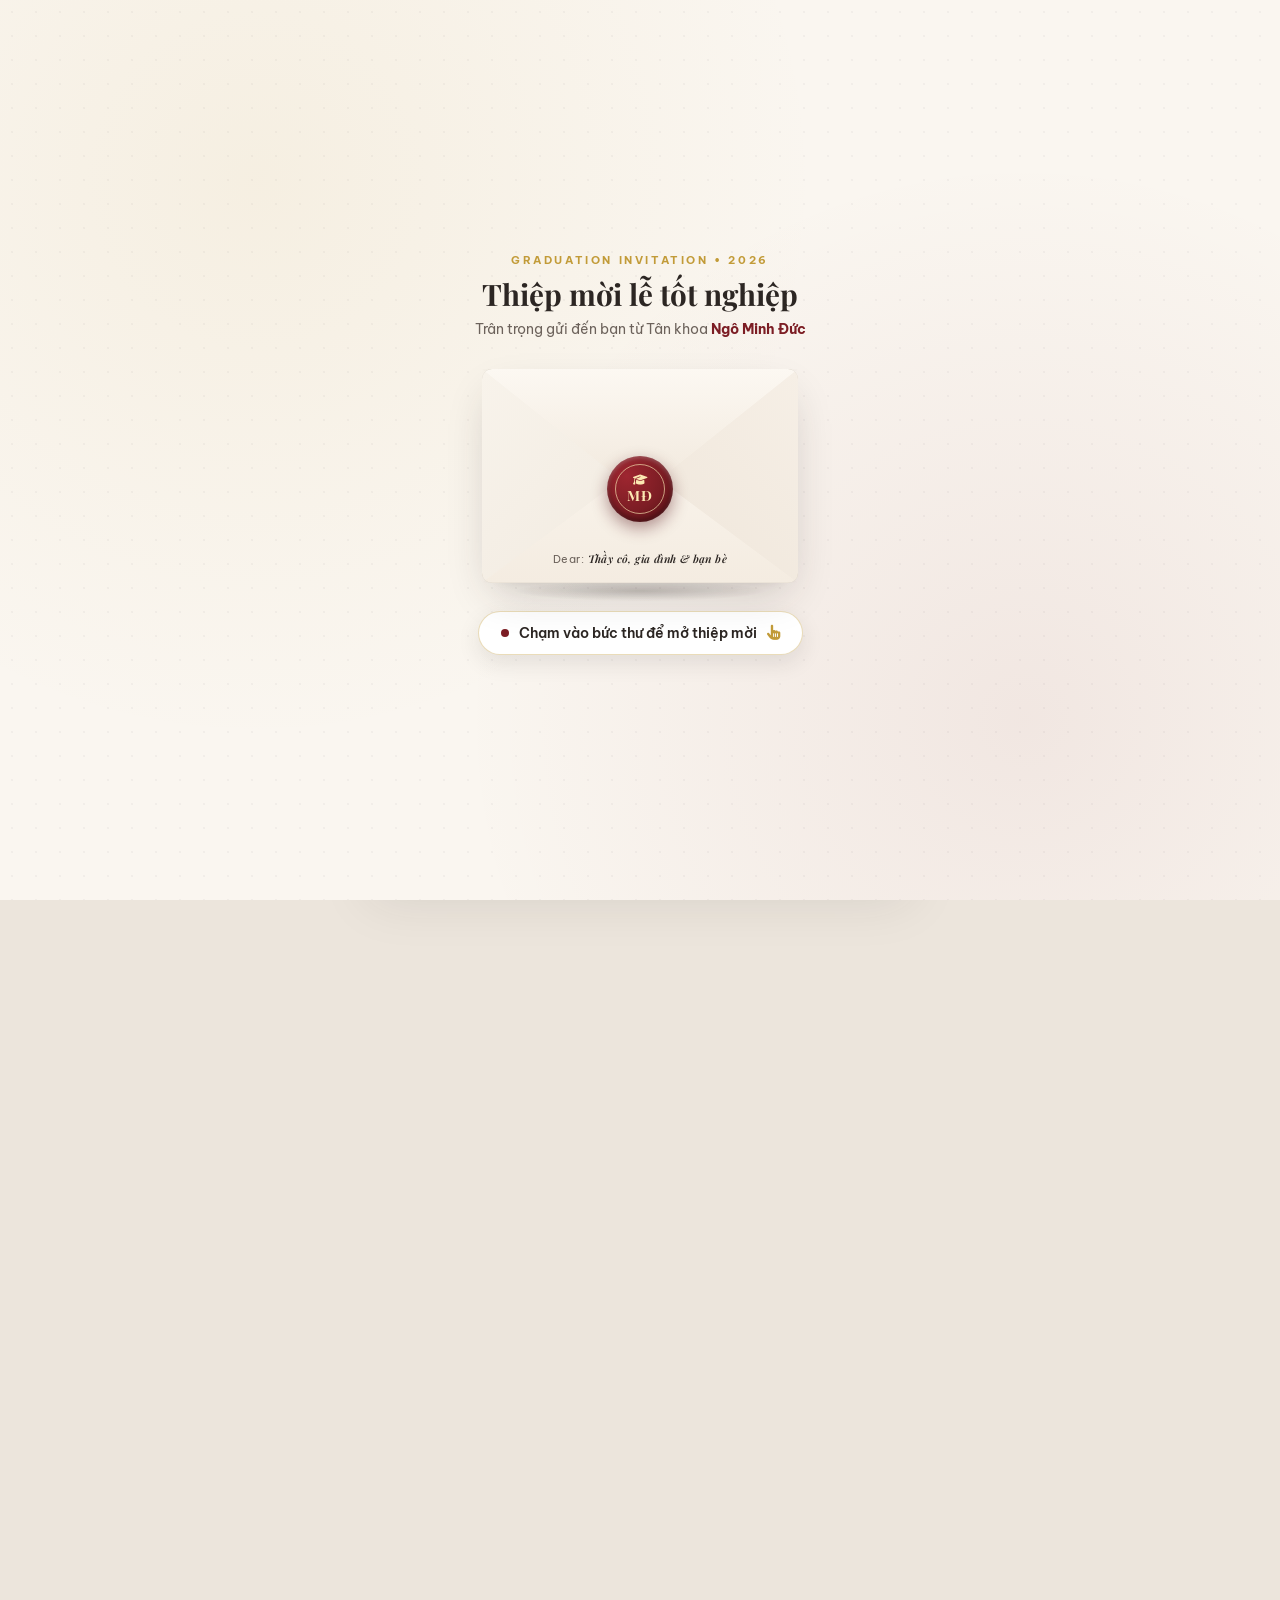
==== commit c7929807: "Tang le trai noi dung thiep de khong sat khung vien vang" ====
--- a/index.html
+++ b/index.html
@@ -48,8 +48,8 @@
   <!-- Font Awesome 6 Icons -->
   <link rel="stylesheet" href="https://cdnjs.cloudflare.com/ajax/libs/font-awesome/6.5.1/css/all.min.css">
 
-  <!-- Custom Stylesheet (v=2026112604 để tránh cache CSS cũ) -->
-  <link rel="stylesheet" href="css/style.css?v=2026112604">
+  <!-- Custom Stylesheet (v=2026112701 để tránh cache CSS cũ) -->
+  <link rel="stylesheet" href="css/style.css?v=2026112701">
 </head>
 <body class="envelope-locked">
 
--- a/css/style.css
+++ b/css/style.css
@@ -680,7 +680,7 @@
     radial-gradient(circle at 90% 80%, rgba(124, 29, 36, 0.04) 0%, transparent 40%),
     radial-gradient(rgba(44, 38, 35, 0.04) 1px, transparent 1px);
   background-size: 100% 100%, 100% 100%, 20px 20px;
-  padding: 42px 18px 46px 20px;
+  padding: 46px 20px 50px 38px;
   border-bottom: 1.5px solid var(--border-medium);
   box-shadow: 0 10px 30px rgba(44, 38, 35, 0.06);
   overflow: hidden;
@@ -2791,7 +2791,7 @@
    -------------------------------------------------------------------------- */
 @media (max-width: 480px) {
   .formal-card-section {
-    padding: 38px 14px 40px 26px;
+    padding: 40px 14px 44px 32px;
   }
   .frame-border-inner {
     inset: 10px;
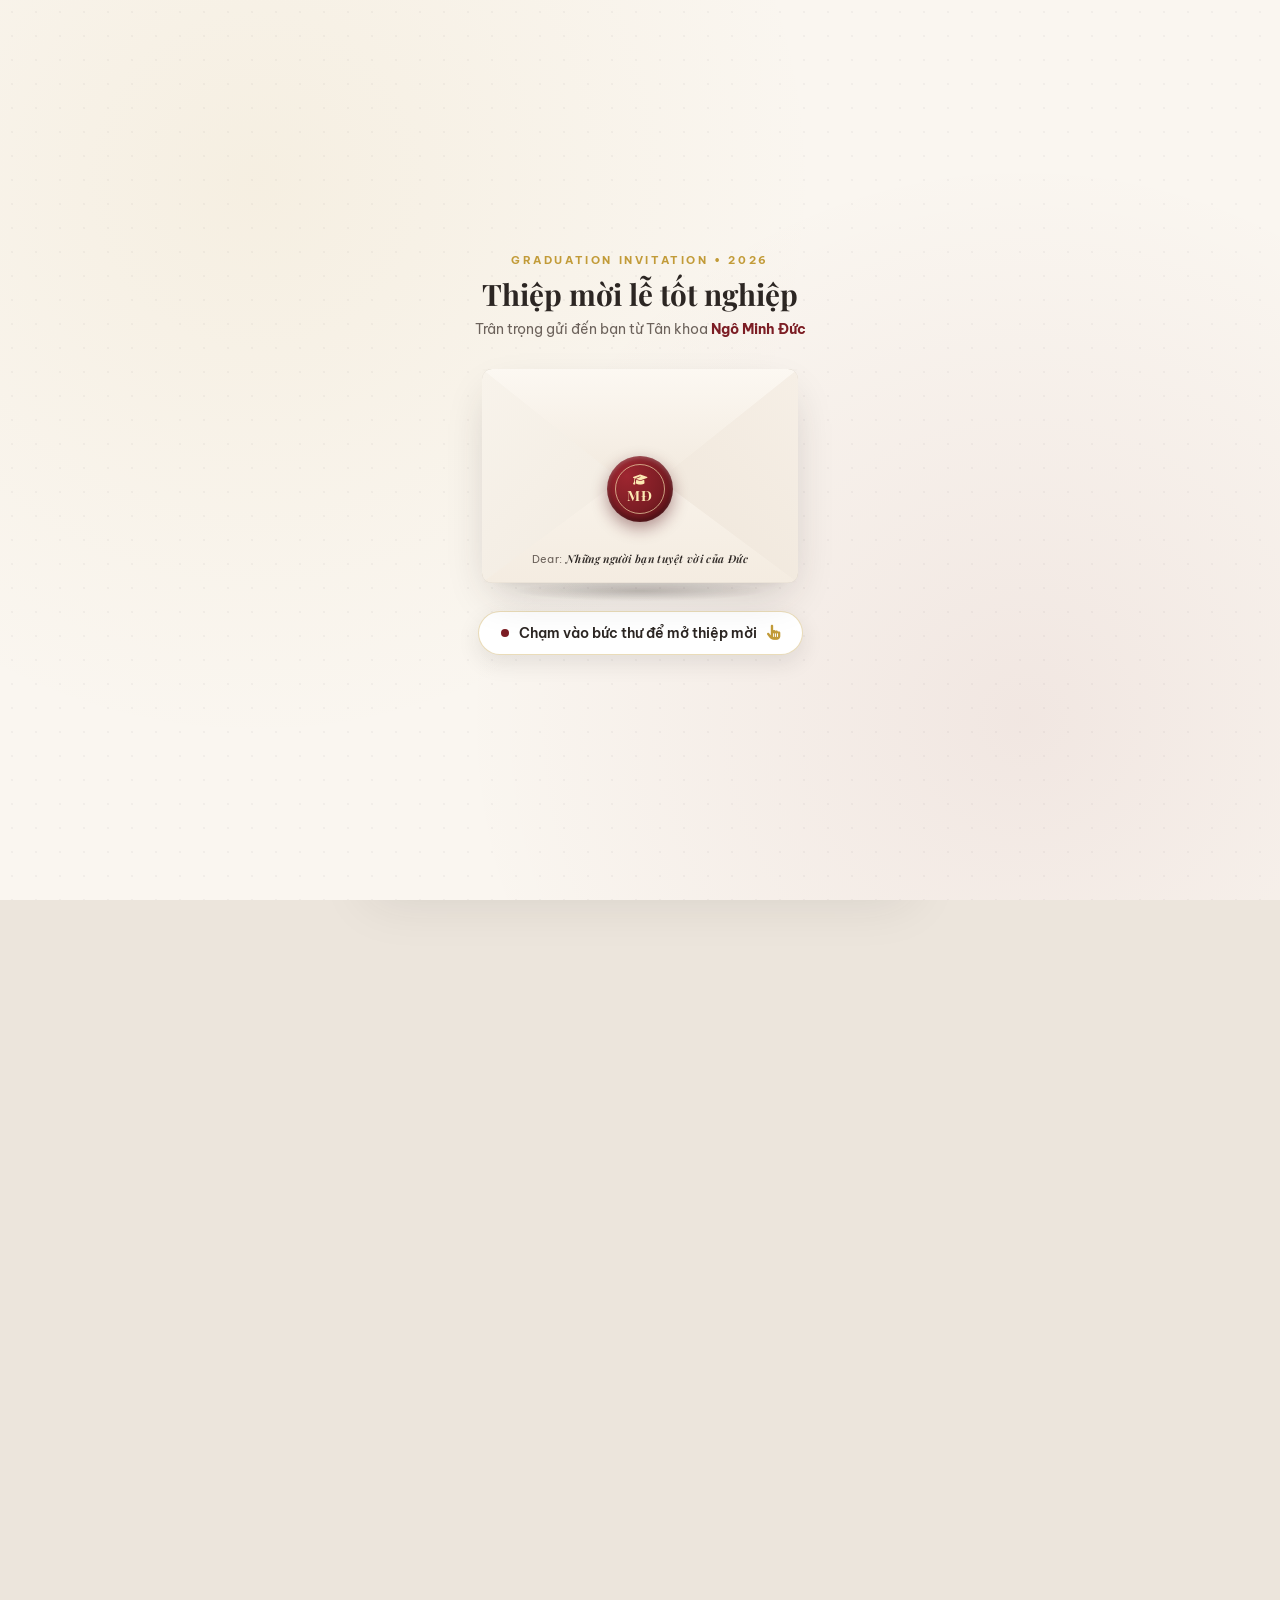
==== commit 9932c885: "Thiet lap 3 nhom thiep moi va tinh nang tu doi ten theo to=" ====
--- a/index.html
+++ b/index.html
@@ -13,9 +13,9 @@
   <!-- CẤU HÌNH HIỂN THỊ KHUNG XEM TRƯỚC (LINK PREVIEW) TRÊN ZALO, MESSENGER, FACEBOOK:    -->
   <!-- Khi gửi link thiệp lên Zalo/Messenger, hệ thống sẽ tự động hiện khung đẹp như mẫu. -->
   <!-- ================================================================================== -->
-  <link rel="canonical" href="https://ngominhduc0203.github.io/thiepmoi-totnghiep/">
+  <link rel="canonical" href="https://ngominhduc0203.github.io/thiepmoi-totnghiep/?v=5">
   <meta property="og:type" content="website">
-  <meta property="og:url" content="https://ngominhduc0203.github.io/thiepmoi-totnghiep/">
+  <meta property="og:url" content="https://ngominhduc0203.github.io/thiepmoi-totnghiep/?v=5">
   <!-- Dòng 1: Tiêu đề in đậm -->
   <meta property="og:title" content="Graduation Ceremony Ngô Minh Đức | Thiệp mời lễ tốt nghiệp">
   <!-- Dòng 2: Nội dung mô tả ngắn gọn, ý nghĩa -->
@@ -32,7 +32,7 @@
 
   <!-- Thẻ hỗ trợ Twitter / Telegram / iMessage -->
   <meta name="twitter:card" content="summary_large_image">
-  <meta name="twitter:url" content="https://ngominhduc0203.github.io/thiepmoi-totnghiep/">
+  <meta name="twitter:url" content="https://ngominhduc0203.github.io/thiepmoi-totnghiep/?v=5">
   <meta name="twitter:title" content="Graduation Ceremony Ngô Minh Đức | Thiệp mời lễ tốt nghiệp">
   <meta name="twitter:description" content="Bốn năm thanh xuân khép lại trong một khoảnh khắc chuyển tua. Trân trọng kính mời bạn đến chung vui cùng Minh Đức!">
   <meta name="twitter:image" content="https://ngominhduc0203.github.io/thiepmoi-totnghiep/images/buc-thu-banner.jpg?v=2026112605">
@@ -104,7 +104,7 @@
           <div class="envelope-pocket-left"></div>
           <div class="envelope-pocket-right"></div>
           <div class="envelope-pocket-bottom">
-            <span class="envelope-pocket-to">Dear: <em>Thầy cô, gia đình &amp; bạn bè</em></span>
+            <span class="envelope-pocket-to">Dear: <em>Những người bạn tuyệt vời của Đức</em></span>
           </div>
 
           <!-- Nắp phong bì (Lật mở 3D lên trên) -->
@@ -217,7 +217,7 @@
         <!-- Lời gửi trân trọng -->
         <div class="card-salutation reveal reveal-delay-1">
           <span class="dear-label">Dear</span>
-          <span class="recipients-name">Thầy cô, gia đình, bạn bè</span>
+          <span class="recipients-name">Những người bạn tuyệt vời của Đức</span>
           <div class="dashed-line"></div>
         </div>
 
@@ -342,13 +342,13 @@
         </div>
         <div class="letter-content">
           <p class="reveal">
-            Lời đầu tiên, con/mình xin gửi lời tri ân sâu sắc nhất đến Ba Mẹ, gia đình, quý Thầy Cô cùng những người bạn tuyệt vời đã luôn đồng hành, chở che và tiếp thêm động lực cho con/mình trong suốt 4 năm đại học.
+            Gửi những người bạn đã luôn đồng hành cùng Đức! Mình luôn cảm thấy may mắn và trân quý tình bạn của chúng mình trên suốt chặng đường đã qua.
           </p>
           <p class="reveal reveal-delay-1">
-            Ngày lễ tốt nghiệp này là một dấu mốc vô cùng ý nghĩa — khép lại những năm tháng thanh xuân nỗ lực trên giảng đường để mở ra một chương mới của tương lai.
+            Cảm ơn các bạn vì đã luôn ở bên cạnh, đối đãi với mình thật lòng, giúp đỡ và chưa từng bỏ mặc mình những lúc khó khăn, chông chênh nhất. Những năm tháng tuổi trẻ này trở nên ý nghĩa và trọn vẹn hơn nhiều là nhờ có những buổi cà phê chuyện trò, những lần sẻ chia và những tiếng cười vô tư bên cạnh các bạn.
           </p>
           <p class="highlight-invitation reveal reveal-delay-2">
-            Sự hiện diện, nụ cười và lời chúc mừng của mọi người chính là món quà quý giá và niềm hạnh phúc to lớn nhất đối với Đức trong ngày trọng đại này!
+            Ngày Đức tốt nghiệp đại học, sự hiện diện và nụ cười của các bạn chính là món quà quý giá nhất. Rất mong được gặp lại những gương mặt thân quen để cùng chia vui và lưu lại những bức hình kỷ niệm thật đẹp!
           </p>
         </div>
       </div>
@@ -519,7 +519,7 @@
               id="senderName" 
               name="name" 
               class="form-input" 
-              placeholder="Ví dụ: Hoàng Long, Bạn cùng bàn, Chị Mai..." 
+              placeholder="Nhập tên hoặc biệt danh của bạn..." 
               required 
               maxlength="100"
               autocomplete="name"
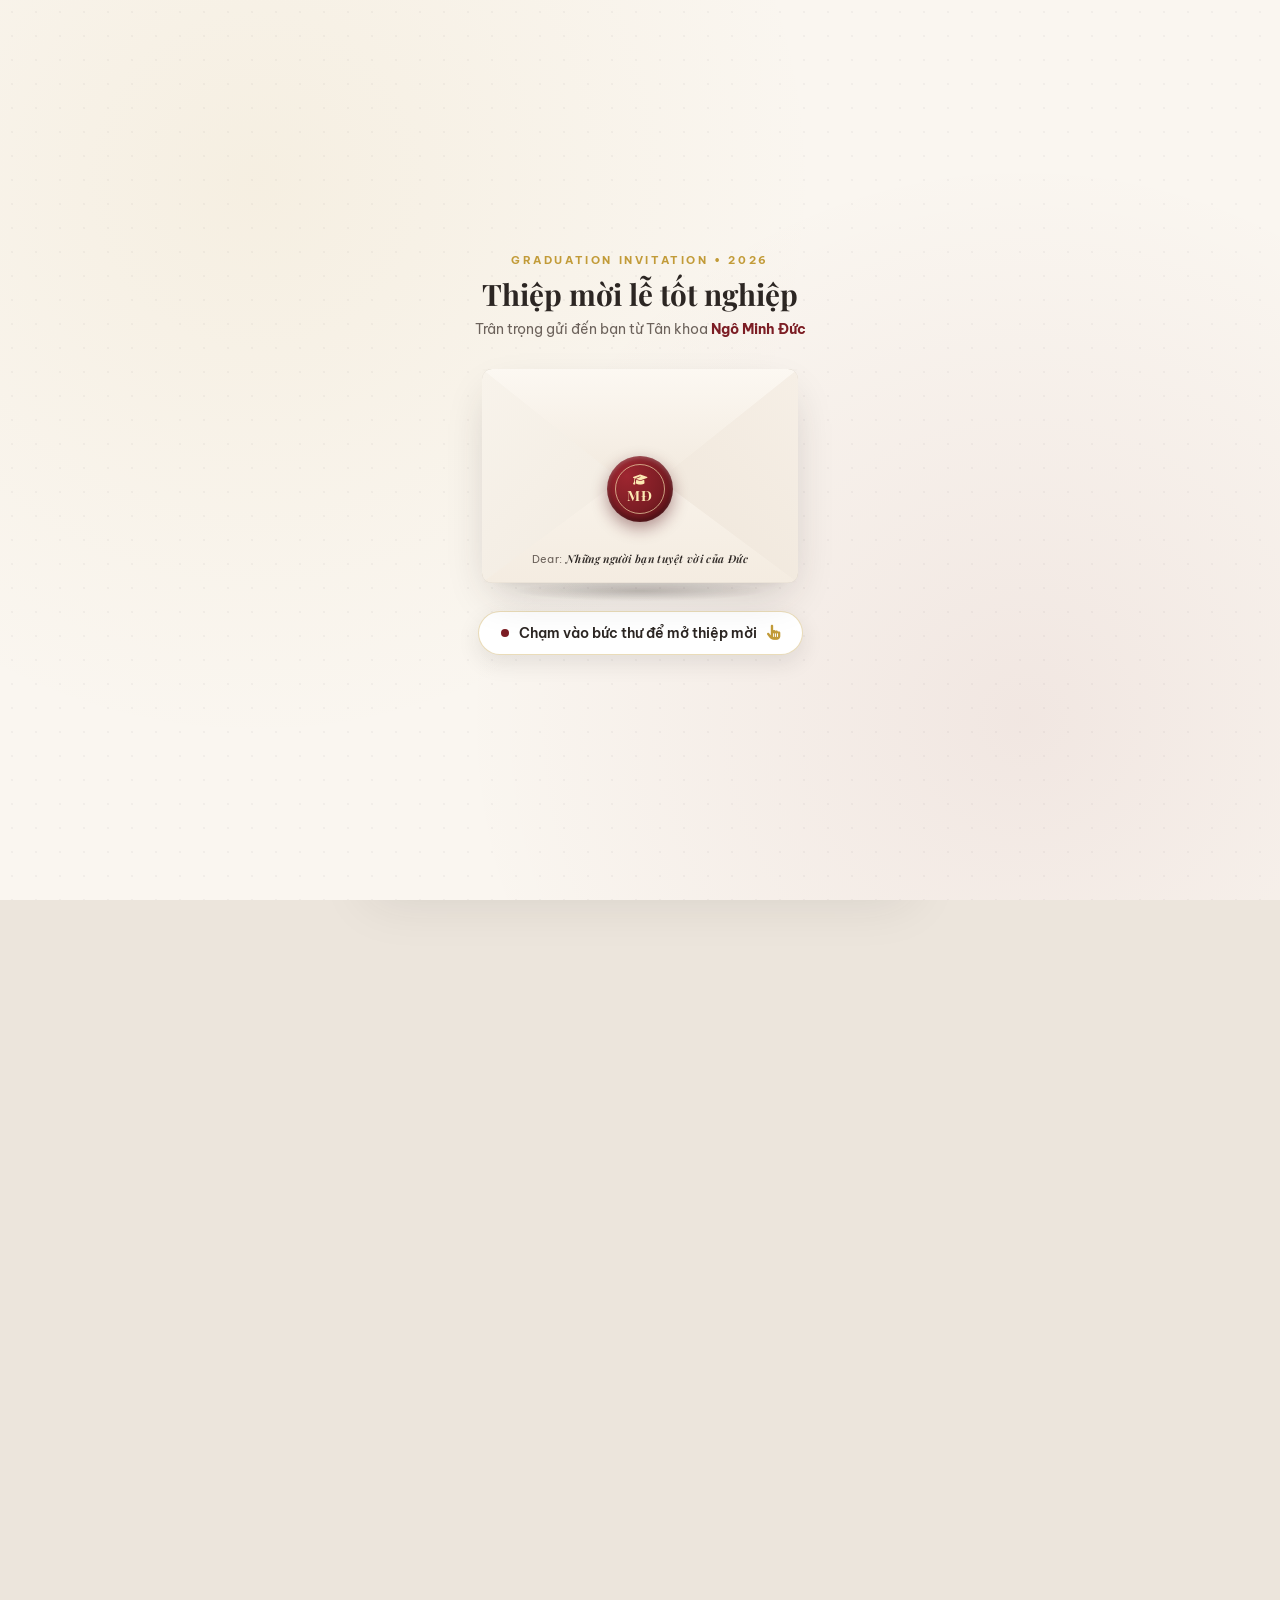
==== commit 393176b8: "Xu ly loi rot chu bang text-wrap balance va non-breaking space" ====
--- a/index.html
+++ b/index.html
@@ -48,8 +48,8 @@
   <!-- Font Awesome 6 Icons -->
   <link rel="stylesheet" href="https://cdnjs.cloudflare.com/ajax/libs/font-awesome/6.5.1/css/all.min.css">
 
-  <!-- Custom Stylesheet (v=2026112701 để tránh cache CSS cũ) -->
-  <link rel="stylesheet" href="css/style.css?v=2026112701">
+  <!-- Custom Stylesheet (v=2026112702 để tránh cache CSS cũ) -->
+  <link rel="stylesheet" href="css/style.css?v=2026112702">
 </head>
 <body class="envelope-locked">
 
--- a/css/style.css
+++ b/css/style.css
@@ -1429,6 +1429,8 @@
   background-color: #FAF4EE;
   border-radius: var(--radius-sm);
   border-left: 3px solid var(--accent-burgundy);
+  line-height: 1.6;
+  text-wrap: balance;
 }
 
 /* ==========================================================================
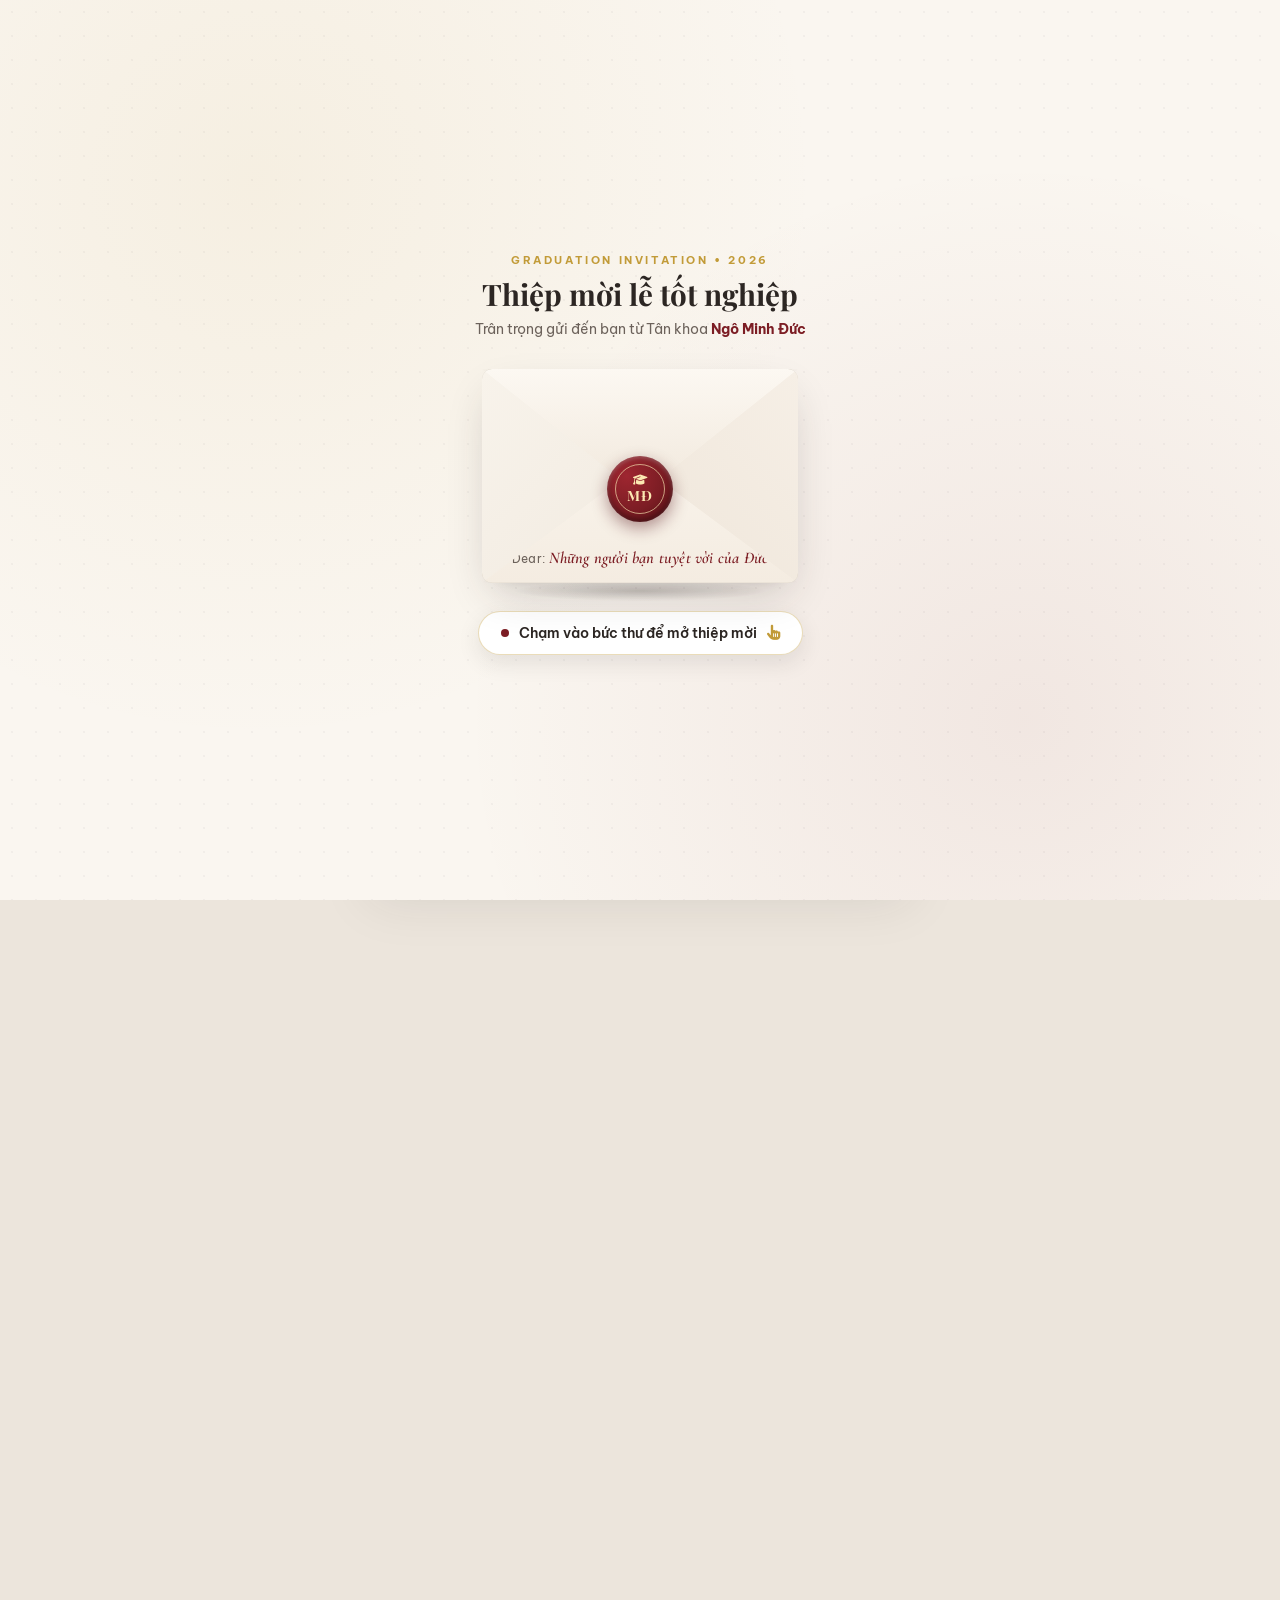
==== commit 2db9623e: "Dong bo font Cormorant Garamond nghieng sang trong cho ten nguoi nhan o phan Dear" ====
--- a/index.html
+++ b/index.html
@@ -48,8 +48,8 @@
   <!-- Font Awesome 6 Icons -->
   <link rel="stylesheet" href="https://cdnjs.cloudflare.com/ajax/libs/font-awesome/6.5.1/css/all.min.css">
 
-  <!-- Custom Stylesheet (v=2026112702 để tránh cache CSS cũ) -->
-  <link rel="stylesheet" href="css/style.css?v=2026112702">
+  <!-- Custom Stylesheet (v=2026112703 để tránh cache CSS cũ) -->
+  <link rel="stylesheet" href="css/style.css?v=2026112703">
 </head>
 <body class="envelope-locked">
 
@@ -254,11 +254,34 @@
     </header>
 
 
-    <!-- ======================================================== -->
-    <!-- PHẦN 2: ẢNH CHÂN DUNG TỐT NGHIỆP THEO KHUNG MẪU POLAROID -->
-    <!-- ======================================================== -->
+    <!-- ================================================================== -->
+    <!-- PHẦN 2: LỜI NGỎ CHÂN THÀNH & ẢNH CHÂN DUNG TỐT NGHIỆP POLAROID     -->
+    <!-- ================================================================== -->
     <section class="portrait-showcase-section" id="portrait-section">
-      
+
+      <!-- Lời ngỏ chân thành -->
+      <div class="invitation-letter reveal">
+        <div class="letter-stamp reveal">
+          <i class="fa-solid fa-envelope-open-text"></i>
+        </div>
+        <p class="section-badge reveal reveal-delay-1">THƯ MỜI</p>
+        <h3 class="section-title reveal reveal-delay-1">Lời ngỏ chân thành</h3>
+        <div class="divider-ornament reveal reveal-delay-2">
+          <span></span><i class="fa-solid fa-feather-pointed"></i><span></span>
+        </div>
+        <div class="letter-content">
+          <p class="reveal">
+            Gửi những người bạn đã luôn đồng hành cùng Đức! Mình luôn cảm thấy may mắn và trân quý tình bạn của chúng mình trên suốt chặng đường đã qua.
+          </p>
+          <p class="reveal reveal-delay-1">
+            Cảm ơn các bạn vì đã luôn ở bên cạnh, đối đãi với mình thật lòng, giúp đỡ và chưa từng bỏ mặc mình những lúc khó khăn, chông chênh nhất. Những năm tháng tuổi trẻ này trở nên ý nghĩa và trọn vẹn hơn nhiều là nhờ có những buổi cà phê chuyện trò, những lần sẻ chia và những tiếng cười vô tư bên cạnh các bạn.
+          </p>
+          <p class="highlight-invitation reveal reveal-delay-2">
+            Ngày Đức tốt nghiệp đại học, sự hiện diện và nụ cười của các bạn chính là món quà quý giá nhất. Rất mong được gặp lại những gương mặt thân quen để cùng chia vui và lưu lại những bức hình kỷ niệm thật đẹp!
+          </p>
+        </div>
+      </div>
+
       <!-- Khung ảnh Polaroid cao cấp theo mẫu tham khảo -->
       <div class="polaroid-vintage-container reveal">
         <!-- Băng dính Washi Tape góc trên bên phải -->
@@ -327,29 +350,6 @@
               </svg>
             </div>
           </div>
-        </div>
-      </div>
-
-      <!-- Lời ngỏ chân thành -->
-      <div class="invitation-letter reveal">
-        <div class="letter-stamp reveal">
-          <i class="fa-solid fa-envelope-open-text"></i>
-        </div>
-        <p class="section-badge reveal reveal-delay-1">THƯ MỜI</p>
-        <h3 class="section-title reveal reveal-delay-1">Lời ngỏ chân thành</h3>
-        <div class="divider-ornament reveal reveal-delay-2">
-          <span></span><i class="fa-solid fa-feather-pointed"></i><span></span>
-        </div>
-        <div class="letter-content">
-          <p class="reveal">
-            Gửi những người bạn đã luôn đồng hành cùng Đức! Mình luôn cảm thấy may mắn và trân quý tình bạn của chúng mình trên suốt chặng đường đã qua.
-          </p>
-          <p class="reveal reveal-delay-1">
-            Cảm ơn các bạn vì đã luôn ở bên cạnh, đối đãi với mình thật lòng, giúp đỡ và chưa từng bỏ mặc mình những lúc khó khăn, chông chênh nhất. Những năm tháng tuổi trẻ này trở nên ý nghĩa và trọn vẹn hơn nhiều là nhờ có những buổi cà phê chuyện trò, những lần sẻ chia và những tiếng cười vô tư bên cạnh các bạn.
-          </p>
-          <p class="highlight-invitation reveal reveal-delay-2">
-            Ngày Đức tốt nghiệp đại học, sự hiện diện và nụ cười của các bạn chính là món quà quý giá nhất. Rất mong được gặp lại những gương mặt thân quen để cùng chia vui và lưu lại những bức hình kỷ niệm thật đẹp!
-          </p>
         </div>
       </div>
 
@@ -723,6 +723,6 @@
   <div id="toastNotification" class="toast-notification"></div>
 
   <!-- JavaScript (v=2026112604 để tránh cache JS cũ) -->
-  <script src="js/script.js?v=2026112604"></script>
+  <script src="js/script.js?v=2026112701"></script>
 </body>
 </html>
--- a/css/style.css
+++ b/css/style.css
@@ -323,15 +323,21 @@
 }
 
 .envelope-pocket-to {
-  font-size: 0.68rem;
+  font-size: 0.72rem;
   color: var(--text-muted);
-  letter-spacing: 0.4px;
+  letter-spacing: 0.3px;
+  text-align: center;
+  padding: 0 22px;
+  line-height: 1.25;
 }
 
 .envelope-pocket-to em {
-  font-family: var(--font-serif);
-  color: var(--text-main);
+  font-family: var(--font-display);
+  font-style: italic;
+  font-size: 1.02rem;
   font-weight: 600;
+  color: var(--accent-burgundy);
+  letter-spacing: 0.2px;
 }
 
 /* Nắp phong bì 3D */
@@ -951,6 +957,7 @@
 .card-salutation {
   display: inline-flex;
   flex-direction: column;
+  max-width: 100%;
   margin: 10px 0 12px 0;
 }
 
@@ -963,9 +970,13 @@
 }
 
 .recipients-name {
-  font-size: 0.95rem;
+  font-family: var(--font-display);
+  font-size: 1.5rem;
+  font-style: italic;
   font-weight: 600;
-  color: var(--text-main);
+  color: var(--accent-burgundy);
+  line-height: 1.25;
+  letter-spacing: 0.2px;
   margin-top: 2px;
 }
 
@@ -2846,6 +2857,19 @@
   .school-vn {
     font-size: 0.66rem;
   }
+  .recipients-name {
+    font-size: 1.32rem;
+  }
+  .envelope-pocket-bottom {
+    padding-bottom: 10px;
+  }
+  .envelope-pocket-to {
+    font-size: 0.68rem;
+    padding: 0 16px;
+  }
+  .envelope-pocket-to em {
+    font-size: 0.9rem;
+  }
   .portrait-showcase-section {
     padding: 20px 4px 16px 4px;
   }
